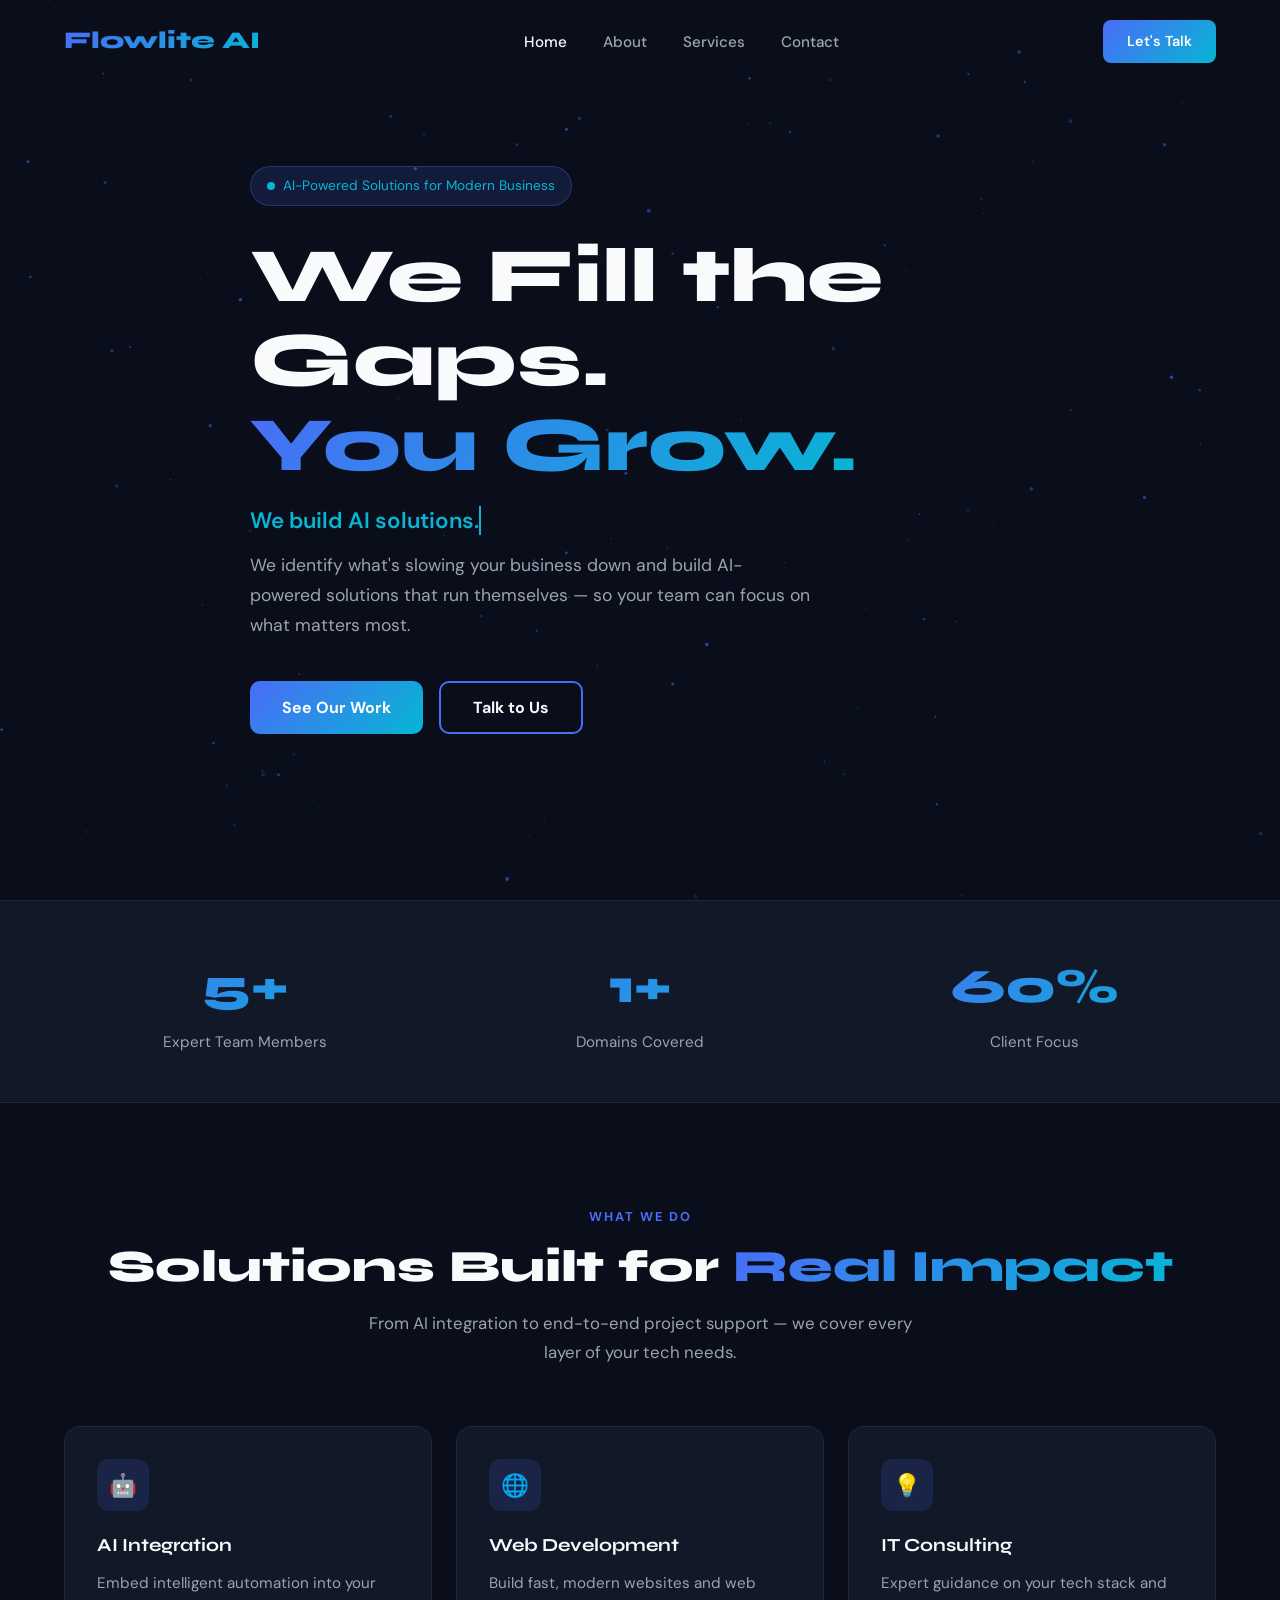
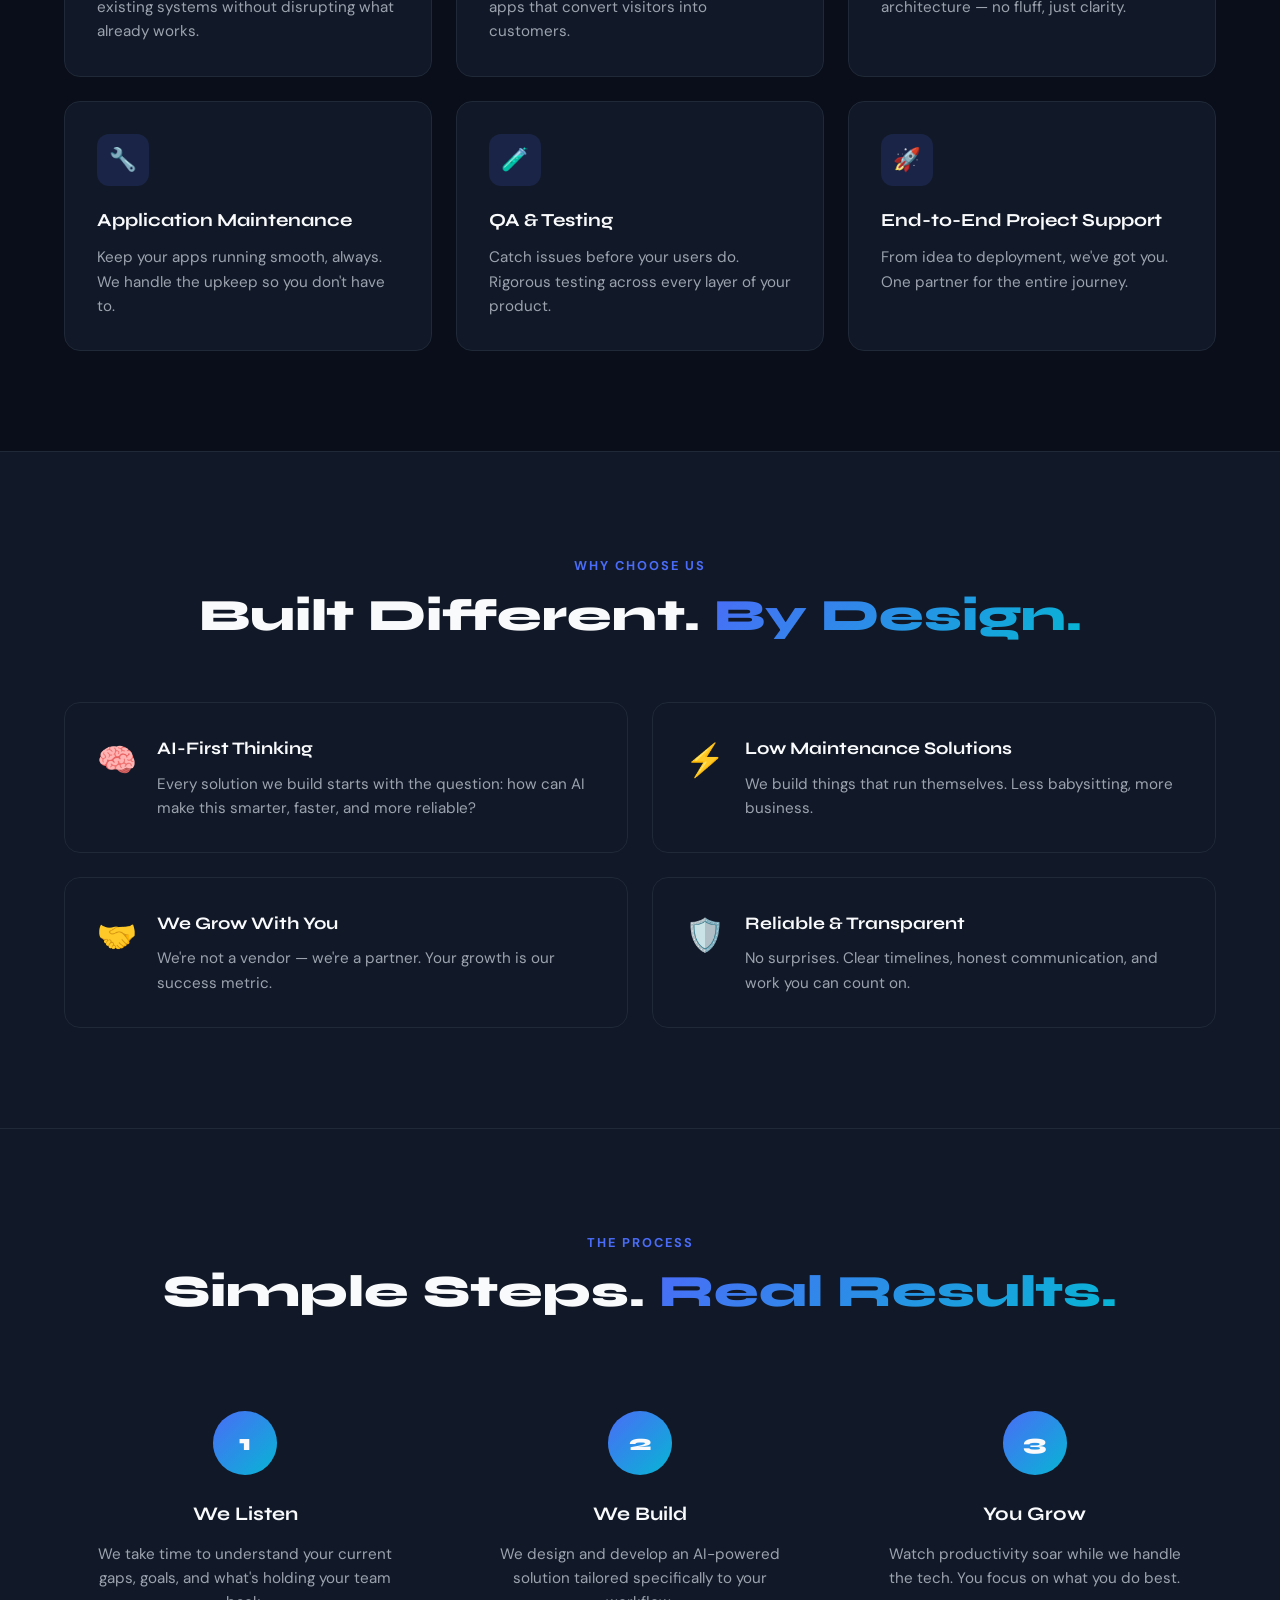
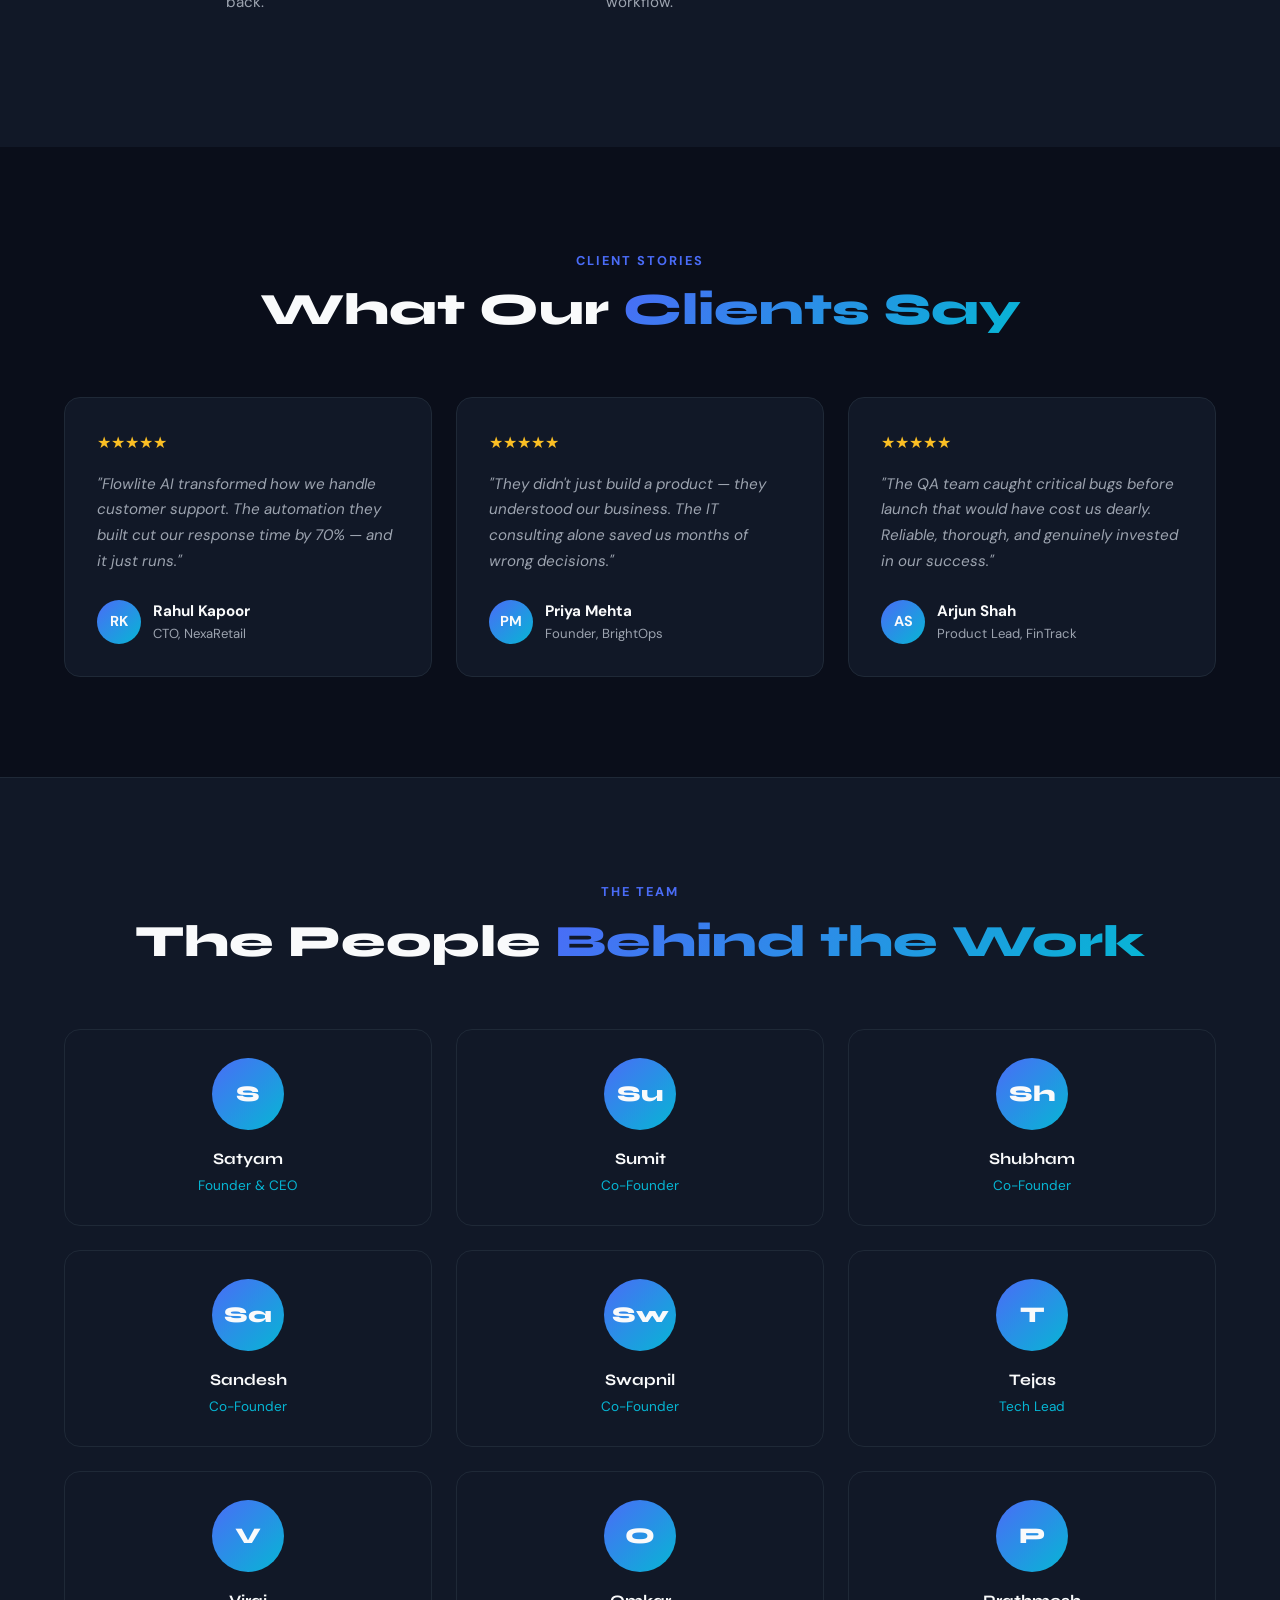
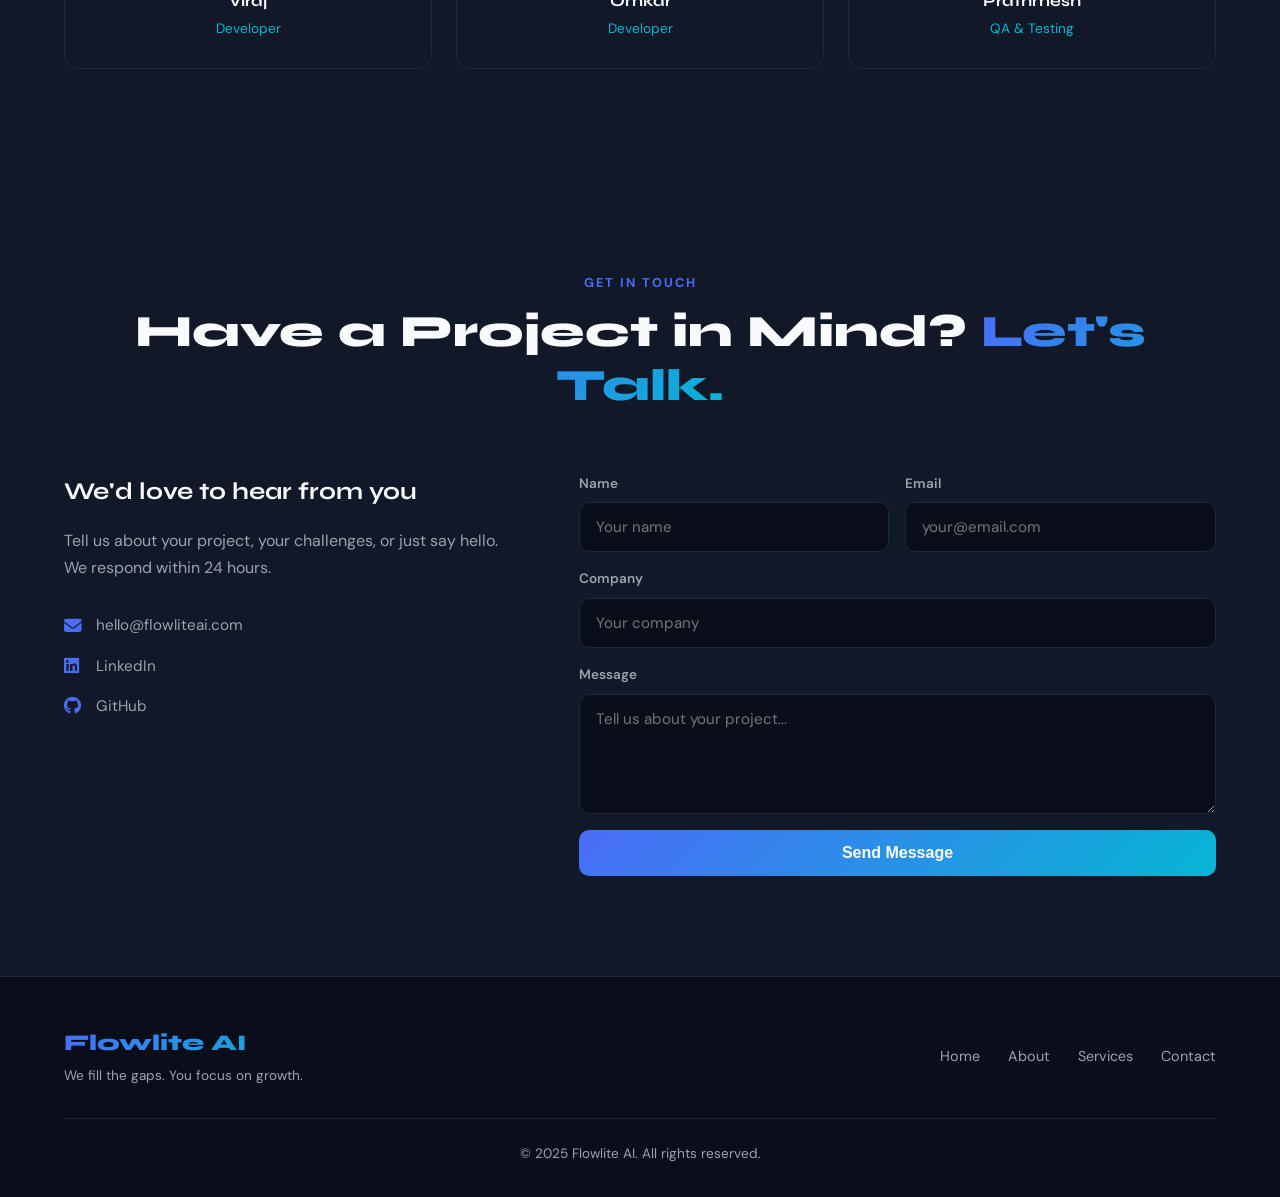
==== index.html @ 69008302 "Initial commit — Flowlite AI website" ====
<!DOCTYPE html>
<html lang="en">
<head>
  <meta charset="UTF-8" />
  <meta name="viewport" content="width=device-width, initial-scale=1.0" />
  <title>Flowlite AI — We Fill the Gaps. You Grow.</title>
  <meta name="description" content="AI-powered solutions that enhance productivity, automate the repetitive, and scale with your ambition." />
  <meta property="og:title" content="Flowlite AI" />
  <meta property="og:description" content="We fill the gaps. You focus on growth." />
  <link rel="preconnect" href="https://fonts.googleapis.com" />
  <link href="https://fonts.googleapis.com/css2?family=Syne:wght@700;800&family=DM+Sans:wght@400;500;600;700&display=swap" rel="stylesheet" />
  <link rel="stylesheet" href="https://cdnjs.cloudflare.com/ajax/libs/font-awesome/6.5.0/css/all.min.css" />
  <link rel="stylesheet" href="css/styles.css" />
</head>
<body>

<!-- NAV -->
<nav>
  <div class="container nav-inner">
    <a href="index.html" class="nav-logo">Flowlite AI</a>
    <ul class="nav-links">
      <li><a href="index.html" class="active">Home</a></li>
      <li><a href="about.html">About</a></li>
      <li><a href="services.html">Services</a></li>
      <li><a href="contact.html">Contact</a></li>
    </ul>
    <a href="contact.html" class="nav-cta">Let's Talk</a>
    <div class="hamburger"><span></span><span></span><span></span></div>
  </div>
</nav>

<!-- HERO -->
<section class="hero">
  <canvas id="particles-canvas"></canvas>
  <div class="container">
    <div class="hero-content">
      <div class="hero-badge"><span></span> AI-Powered Solutions for Modern Business</div>
      <h1>We Fill the Gaps.<br><span class="gradient-text">You Grow.</span></h1>
      <p class="hero-typing"><span class="typed"></span><span style="border-right:2px solid #06B6D4;animation:blink 1s infinite">&#8203;</span></p>
      <p class="hero-sub">We identify what's slowing your business down and build AI-powered solutions that run themselves — so your team can focus on what matters most.</p>
      <div class="hero-btns">
        <a href="services.html" class="btn-primary">See Our Work</a>
        <a href="contact.html" class="btn-outline">Talk to Us</a>
      </div>
    </div>
  </div>
</section>

<style>@keyframes blink{0%,100%{opacity:1}50%{opacity:0}}</style>

<!-- STATS -->
<div class="stats-strip">
  <div class="container">
    <div class="stats-grid">
      <div class="reveal">
        <div class="stat-number" data-target="9" data-suffix="+">0</div>
        <div class="stat-label">Expert Team Members</div>
      </div>
      <div class="reveal">
        <div class="stat-number" data-target="3" data-suffix="+">0</div>
        <div class="stat-label">Domains Covered</div>
      </div>
      <div class="reveal">
        <div class="stat-number" data-target="100" data-suffix="%">0</div>
        <div class="stat-label">Client Focus</div>
      </div>
    </div>
  </div>
</div>

<!-- SERVICES -->
<section id="services">
  <div class="container">
    <div class="text-center reveal">
      <span class="section-label">What We Do</span>
      <h2 class="section-title">Solutions Built for <span style="background:var(--gradient);-webkit-background-clip:text;-webkit-text-fill-color:transparent">Real Impact</span></h2>
      <p class="section-sub">From AI integration to end-to-end project support — we cover every layer of your tech needs.</p>
    </div>
    <div class="services-grid">
      <div class="service-card reveal">
        <div class="service-icon">🤖</div>
        <h3>AI Integration</h3>
        <p>Embed intelligent automation into your existing systems without disrupting what already works.</p>
      </div>
      <div class="service-card reveal">
        <div class="service-icon">🌐</div>
        <h3>Web Development</h3>
        <p>Build fast, modern websites and web apps that convert visitors into customers.</p>
      </div>
      <div class="service-card reveal">
        <div class="service-icon">💡</div>
        <h3>IT Consulting</h3>
        <p>Expert guidance on your tech stack and architecture — no fluff, just clarity.</p>
      </div>
      <div class="service-card reveal">
        <div class="service-icon">🔧</div>
        <h3>Application Maintenance</h3>
        <p>Keep your apps running smooth, always. We handle the upkeep so you don't have to.</p>
      </div>
      <div class="service-card reveal">
        <div class="service-icon">🧪</div>
        <h3>QA & Testing</h3>
        <p>Catch issues before your users do. Rigorous testing across every layer of your product.</p>
      </div>
      <div class="service-card reveal">
        <div class="service-icon">🚀</div>
        <h3>End-to-End Project Support</h3>
        <p>From idea to deployment, we've got you. One partner for the entire journey.</p>
      </div>
    </div>
  </div>
</section>

<!-- WHY US -->
<section style="background:var(--bg-secondary);border-top:1px solid var(--border);border-bottom:1px solid var(--border)">
  <div class="container">
    <div class="text-center reveal">
      <span class="section-label">Why Choose Us</span>
      <h2 class="section-title">Built Different. <span style="background:var(--gradient);-webkit-background-clip:text;-webkit-text-fill-color:transparent">By Design.</span></h2>
    </div>
    <div class="why-grid">
      <div class="why-card reveal">
        <div class="why-icon">🧠</div>
        <div>
          <h3>AI-First Thinking</h3>
          <p>Every solution we build starts with the question: how can AI make this smarter, faster, and more reliable?</p>
        </div>
      </div>
      <div class="why-card reveal">
        <div class="why-icon">⚡</div>
        <div>
          <h3>Low Maintenance Solutions</h3>
          <p>We build things that run themselves. Less babysitting, more business.</p>
        </div>
      </div>
      <div class="why-card reveal">
        <div class="why-icon">🤝</div>
        <div>
          <h3>We Grow With You</h3>
          <p>We're not a vendor — we're a partner. Your growth is our success metric.</p>
        </div>
      </div>
      <div class="why-card reveal">
        <div class="why-icon">🛡️</div>
        <div>
          <h3>Reliable & Transparent</h3>
          <p>No surprises. Clear timelines, honest communication, and work you can count on.</p>
        </div>
      </div>
    </div>
  </div>
</section>

<!-- HOW IT WORKS -->
<section class="how-bg">
  <div class="container">
    <div class="text-center reveal">
      <span class="section-label">The Process</span>
      <h2 class="section-title">Simple Steps. <span style="background:var(--gradient);-webkit-background-clip:text;-webkit-text-fill-color:transparent">Real Results.</span></h2>
    </div>
    <div class="steps-grid">
      <div class="step-card reveal">
        <div class="step-number">1</div>
        <h3>We Listen</h3>
        <p>We take time to understand your current gaps, goals, and what's holding your team back.</p>
      </div>
      <div class="step-card reveal">
        <div class="step-number">2</div>
        <h3>We Build</h3>
        <p>We design and develop an AI-powered solution tailored specifically to your workflow.</p>
      </div>
      <div class="step-card reveal">
        <div class="step-number">3</div>
        <h3>You Grow</h3>
        <p>Watch productivity soar while we handle the tech. You focus on what you do best.</p>
      </div>
    </div>
  </div>
</section>

<!-- TESTIMONIALS -->
<section>
  <div class="container">
    <div class="text-center reveal">
      <span class="section-label">Client Stories</span>
      <h2 class="section-title">What Our <span style="background:var(--gradient);-webkit-background-clip:text;-webkit-text-fill-color:transparent">Clients Say</span></h2>
    </div>
    <div class="testimonials-grid">
      <div class="testimonial-card reveal">
        <div class="stars">★★★★★</div>
        <p>"Flowlite AI transformed how we handle customer support. The automation they built cut our response time by 70% — and it just runs."</p>
        <div class="testimonial-author">
          <div class="author-avatar">RK</div>
          <div>
            <div class="author-name">Rahul Kapoor</div>
            <div class="author-role">CTO, NexaRetail</div>
          </div>
        </div>
      </div>
      <div class="testimonial-card reveal">
        <div class="stars">★★★★★</div>
        <p>"They didn't just build a product — they understood our business. The IT consulting alone saved us months of wrong decisions."</p>
        <div class="testimonial-author">
          <div class="author-avatar">PM</div>
          <div>
            <div class="author-name">Priya Mehta</div>
            <div class="author-role">Founder, BrightOps</div>
          </div>
        </div>
      </div>
      <div class="testimonial-card reveal">
        <div class="stars">★★★★★</div>
        <p>"The QA team caught critical bugs before launch that would have cost us dearly. Reliable, thorough, and genuinely invested in our success."</p>
        <div class="testimonial-author">
          <div class="author-avatar">AS</div>
          <div>
            <div class="author-name">Arjun Shah</div>
            <div class="author-role">Product Lead, FinTrack</div>
          </div>
        </div>
      </div>
    </div>
  </div>
</section>

<!-- TEAM -->
<section style="background:var(--bg-secondary);border-top:1px solid var(--border)">
  <div class="container">
    <div class="text-center reveal">
      <span class="section-label">The Team</span>
      <h2 class="section-title">The People <span style="background:var(--gradient);-webkit-background-clip:text;-webkit-text-fill-color:transparent">Behind the Work</span></h2>
    </div>
    <div class="team-grid">
      <div class="team-card reveal"><div class="team-avatar">S</div><h3>Satyam</h3><p>Founder & CEO</p></div>
      <div class="team-card reveal"><div class="team-avatar">Su</div><h3>Sumit</h3><p>Co-Founder</p></div>
      <div class="team-card reveal"><div class="team-avatar">Sh</div><h3>Shubham</h3><p>Co-Founder</p></div>
      <div class="team-card reveal"><div class="team-avatar">Sa</div><h3>Sandesh</h3><p>Co-Founder</p></div>
      <div class="team-card reveal"><div class="team-avatar">Sw</div><h3>Swapnil</h3><p>Co-Founder</p></div>
      <div class="team-card reveal"><div class="team-avatar">T</div><h3>Tejas</h3><p>Tech Lead</p></div>
      <div class="team-card reveal"><div class="team-avatar">V</div><h3>Viraj</h3><p>Developer</p></div>
      <div class="team-card reveal"><div class="team-avatar">O</div><h3>Omkar</h3><p>Developer</p></div>
      <div class="team-card reveal"><div class="team-avatar">P</div><h3>Prathmesh</h3><p>QA & Testing</p></div>
    </div>
  </div>
</section>

<!-- CONTACT -->
<section class="contact-bg">
  <div class="container">
    <div class="text-center reveal">
      <span class="section-label">Get In Touch</span>
      <h2 class="section-title">Have a Project in Mind? <span style="background:var(--gradient);-webkit-background-clip:text;-webkit-text-fill-color:transparent">Let's Talk.</span></h2>
    </div>
    <div class="contact-grid">
      <div class="contact-info reveal">
        <h3>We'd love to hear from you</h3>
        <p>Tell us about your project, your challenges, or just say hello. We respond within 24 hours.</p>
        <div class="contact-links">
          <a href="mailto:hello@flowliteai.com" class="contact-link"><i class="fas fa-envelope"></i> hello@flowliteai.com</a>
          <a href="https://linkedin.com" target="_blank" class="contact-link"><i class="fab fa-linkedin"></i> LinkedIn</a>
          <a href="https://github.com" target="_blank" class="contact-link"><i class="fab fa-github"></i> GitHub</a>
        </div>
      </div>
      <form class="contact-form reveal" action="https://formspree.io/f/YOUR_FORM_ID" method="POST">
        <div class="form-row">
          <div class="form-group"><label>Name</label><input type="text" name="name" placeholder="Your name" required /></div>
          <div class="form-group"><label>Email</label><input type="email" name="email" placeholder="your@email.com" required /></div>
        </div>
        <div class="form-group"><label>Company</label><input type="text" name="company" placeholder="Your company" /></div>
        <div class="form-group"><label>Message</label><textarea name="message" placeholder="Tell us about your project..." required></textarea></div>
        <button type="submit" class="btn-primary" style="width:100%">Send Message</button>
      </form>
    </div>
  </div>
</section>

<!-- FOOTER -->
<footer>
  <div class="container">
    <div class="footer-inner">
      <div>
        <div class="footer-logo">Flowlite AI</div>
        <div class="footer-tagline">We fill the gaps. You focus on growth.</div>
      </div>
      <ul class="footer-links">
        <li><a href="index.html">Home</a></li>
        <li><a href="about.html">About</a></li>
        <li><a href="services.html">Services</a></li>
        <li><a href="contact.html">Contact</a></li>
      </ul>
    </div>
    <div class="footer-bottom">© 2025 Flowlite AI. All rights reserved.</div>
  </div>
</footer>

<script src="js/main.js"></script>
</body>
</html>
---- css/styles.css ----
/* ============================================
   CSS VARIABLES & RESET
   ============================================ */
:root {
  --bg-primary: #0A0E1A;
  --bg-secondary: #111827;
  --accent-primary: #4A6CF7;
  --accent-secondary: #06B6D4;
  --text-primary: #F9FAFB;
  --text-secondary: #9CA3AF;
  --border: #1F2937;
  --gradient: linear-gradient(135deg, #4A6CF7, #06B6D4);
}

*, *::before, *::after { margin: 0; padding: 0; box-sizing: border-box; }

html { scroll-behavior: smooth; }

body {
  font-family: 'DM Sans', sans-serif;
  background: var(--bg-primary);
  color: var(--text-primary);
  overflow-x: hidden;
  line-height: 1.6;
}

h1, h2, h3, h4 { font-family: 'Syne', sans-serif; }

a { text-decoration: none; color: inherit; }

img { max-width: 100%; }

.container { max-width: 1200px; margin: 0 auto; padding: 0 24px; }

/* ============================================
   NAV
   ============================================ */
nav {
  position: fixed; top: 0; left: 0; right: 0; z-index: 1000;
  padding: 20px 0;
  transition: all 0.3s ease;
}

nav.scrolled {
  background: rgba(10, 14, 26, 0.9);
  backdrop-filter: blur(12px);
  border-bottom: 1px solid var(--border);
  padding: 14px 0;
}

.nav-inner {
  display: flex; align-items: center; justify-content: space-between;
}

.nav-logo {
  font-family: 'Syne', sans-serif;
  font-size: 1.5rem; font-weight: 800;
  background: var(--gradient); -webkit-background-clip: text; -webkit-text-fill-color: transparent;
}

.nav-links { display: flex; gap: 36px; list-style: none; }

.nav-links a {
  color: var(--text-secondary); font-size: 0.95rem; font-weight: 500;
  transition: color 0.2s;
}

.nav-links a:hover, .nav-links a.active { color: var(--text-primary); }

.nav-cta {
  background: var(--gradient); color: #fff;
  padding: 10px 24px; border-radius: 8px;
  font-weight: 600; font-size: 0.9rem;
  transition: opacity 0.2s, transform 0.2s;
}

.nav-cta:hover { opacity: 0.85; transform: translateY(-1px); }

.hamburger { display: none; flex-direction: column; gap: 5px; cursor: pointer; }
.hamburger span { width: 24px; height: 2px; background: var(--text-primary); border-radius: 2px; transition: all 0.3s; }

/* ============================================
   BUTTONS
   ============================================ */
.btn-primary {
  display: inline-block;
  background: var(--gradient); color: #fff;
  padding: 14px 32px; border-radius: 10px;
  font-weight: 700; font-size: 1rem;
  transition: transform 0.2s, box-shadow 0.2s;
  border: none; cursor: pointer;
}

.btn-primary:hover {
  transform: translateY(-2px);
  box-shadow: 0 8px 30px rgba(74, 108, 247, 0.4);
}

.btn-outline {
  display: inline-block;
  border: 2px solid var(--accent-primary); color: var(--text-primary);
  padding: 12px 32px; border-radius: 10px;
  font-weight: 700; font-size: 1rem;
  transition: all 0.2s; cursor: pointer; background: transparent;
}

.btn-outline:hover {
  background: var(--accent-primary); color: #fff;
  transform: translateY(-2px);
}

/* ============================================
   HERO
   ============================================ */
.hero {
  position: relative; min-height: 100vh;
  display: flex; align-items: center;
  overflow: hidden;
}

#particles-canvas {
  position: absolute; top: 0; left: 0;
  width: 100%; height: 100%; z-index: 0;
}

.hero-content {
  position: relative; z-index: 1;
  max-width: 780px;
}

.hero-badge {
  display: inline-flex; align-items: center; gap: 8px;
  background: rgba(74, 108, 247, 0.15);
  border: 1px solid rgba(74, 108, 247, 0.3);
  padding: 8px 16px; border-radius: 100px;
  font-size: 0.85rem; color: var(--accent-secondary);
  margin-bottom: 28px;
}

.hero-badge span { width: 8px; height: 8px; background: var(--accent-secondary); border-radius: 50%; animation: pulse 2s infinite; }

@keyframes pulse { 0%,100%{opacity:1;transform:scale(1)} 50%{opacity:0.5;transform:scale(1.3)} }

.hero h1 {
  font-size: clamp(2.8rem, 6vw, 5rem);
  font-weight: 800; line-height: 1.1;
  margin-bottom: 16px;
}

.hero h1 .gradient-text {
  background: var(--gradient); -webkit-background-clip: text; -webkit-text-fill-color: transparent;
}

.hero-typing {
  font-size: clamp(1.1rem, 2.5vw, 1.4rem);
  color: var(--text-secondary); margin-bottom: 12px; min-height: 2rem;
}

.hero-typing .typed { color: var(--accent-secondary); font-weight: 600; }

.hero-sub {
  font-size: 1.1rem; color: var(--text-secondary);
  max-width: 560px; margin-bottom: 40px; line-height: 1.7;
}

.hero-btns { display: flex; gap: 16px; flex-wrap: wrap; }

/* ============================================
   SECTION COMMON
   ============================================ */
section { padding: 100px 0; }

.section-label {
  display: inline-block;
  font-size: 0.8rem; font-weight: 700; letter-spacing: 2px;
  text-transform: uppercase; color: var(--accent-primary);
  margin-bottom: 12px;
}

.section-title {
  font-size: clamp(2rem, 4vw, 2.8rem);
  font-weight: 800; line-height: 1.2; margin-bottom: 16px;
}

.section-sub {
  font-size: 1.05rem; color: var(--text-secondary);
  max-width: 560px; line-height: 1.7;
}

.text-center { text-align: center; }
.text-center .section-sub { margin: 0 auto; }

/* ============================================
   STATS STRIP
   ============================================ */
.stats-strip {
  background: var(--bg-secondary);
  border-top: 1px solid var(--border);
  border-bottom: 1px solid var(--border);
  padding: 48px 0;
}

.stats-grid {
  display: grid; grid-template-columns: repeat(3, 1fr);
  gap: 32px; text-align: center;
}

.stat-number {
  font-family: 'Syne', sans-serif;
  font-size: 3rem; font-weight: 800;
  background: var(--gradient); -webkit-background-clip: text; -webkit-text-fill-color: transparent;
}

.stat-label { color: var(--text-secondary); font-size: 0.95rem; margin-top: 4px; }

/* ============================================
   SERVICES
   ============================================ */
.services-grid {
  display: grid; grid-template-columns: repeat(3, 1fr);
  gap: 24px; margin-top: 60px;
}

.service-card {
  background: var(--bg-secondary);
  border: 1px solid var(--border);
  border-radius: 16px; padding: 32px;
  transition: transform 0.3s, border-color 0.3s, box-shadow 0.3s;
  cursor: default;
}

.service-card:hover {
  transform: translateY(-6px);
  border-color: var(--accent-primary);
  box-shadow: 0 12px 40px rgba(74, 108, 247, 0.15);
}

.service-icon {
  width: 52px; height: 52px;
  background: rgba(74, 108, 247, 0.15);
  border-radius: 12px;
  display: flex; align-items: center; justify-content: center;
  font-size: 1.4rem; margin-bottom: 20px;
}

.service-card h3 { font-size: 1.15rem; font-weight: 700; margin-bottom: 10px; }
.service-card p { color: var(--text-secondary); font-size: 0.95rem; line-height: 1.6; }

/* ============================================
   WHY US
   ============================================ */
.why-grid {
  display: grid; grid-template-columns: repeat(2, 1fr);
  gap: 24px; margin-top: 60px;
}

.why-card {
  background: var(--bg-secondary);
  border: 1px solid var(--border);
  border-radius: 16px; padding: 32px;
  display: flex; gap: 20px; align-items: flex-start;
}

.why-icon { font-size: 2rem; flex-shrink: 0; }
.why-card h3 { font-size: 1.1rem; font-weight: 700; margin-bottom: 8px; }
.why-card p { color: var(--text-secondary); font-size: 0.95rem; }

/* ============================================
   HOW IT WORKS
   ============================================ */
.how-bg { background: var(--bg-secondary); }

.steps-grid {
  display: grid; grid-template-columns: repeat(3, 1fr);
  gap: 32px; margin-top: 60px; position: relative;
}

.step-card { text-align: center; padding: 32px 24px; }

.step-number {
  width: 64px; height: 64px;
  background: var(--gradient);
  border-radius: 50%;
  display: flex; align-items: center; justify-content: center;
  font-family: 'Syne', sans-serif; font-size: 1.4rem; font-weight: 800;
  margin: 0 auto 24px;
}

.step-card h3 { font-size: 1.2rem; font-weight: 700; margin-bottom: 12px; }
.step-card p { color: var(--text-secondary); font-size: 0.95rem; }

/* ============================================
   TESTIMONIALS
   ============================================ */
.testimonials-grid {
  display: grid; grid-template-columns: repeat(3, 1fr);
  gap: 24px; margin-top: 60px;
}

.testimonial-card {
  background: var(--bg-secondary);
  border: 1px solid var(--border);
  border-radius: 16px; padding: 32px;
}

.stars { color: #FBBF24; font-size: 1rem; margin-bottom: 16px; }

.testimonial-card p {
  color: var(--text-secondary); font-size: 0.95rem;
  line-height: 1.7; margin-bottom: 24px; font-style: italic;
}

.testimonial-author { display: flex; align-items: center; gap: 12px; }

.author-avatar {
  width: 44px; height: 44px; border-radius: 50%;
  background: var(--gradient);
  display: flex; align-items: center; justify-content: center;
  font-weight: 700; font-size: 0.9rem;
}

.author-name { font-weight: 700; font-size: 0.95rem; }
.author-role { color: var(--text-secondary); font-size: 0.82rem; }

/* ============================================
   TEAM
   ============================================ */
.team-grid {
  display: grid; grid-template-columns: repeat(3, 1fr);
  gap: 24px; margin-top: 60px;
}

.team-card {
  background: var(--bg-secondary);
  border: 1px solid var(--border);
  border-radius: 16px; padding: 28px;
  text-align: center;
  transition: transform 0.3s, border-color 0.3s;
}

.team-card:hover { transform: translateY(-4px); border-color: var(--accent-primary); }

.team-avatar {
  width: 72px; height: 72px; border-radius: 50%;
  background: var(--gradient);
  display: flex; align-items: center; justify-content: center;
  font-family: 'Syne', sans-serif; font-size: 1.4rem; font-weight: 800;
  margin: 0 auto 16px;
}

.team-card h3 { font-size: 1rem; font-weight: 700; margin-bottom: 4px; }
.team-card p { color: var(--accent-secondary); font-size: 0.85rem; }

/* ============================================
   CONTACT
   ============================================ */
.contact-bg { background: var(--bg-secondary); }

.contact-grid {
  display: grid; grid-template-columns: 1fr 1.4fr;
  gap: 60px; margin-top: 60px; align-items: start;
}

.contact-info h3 { font-size: 1.5rem; font-weight: 700; margin-bottom: 16px; }
.contact-info p { color: var(--text-secondary); line-height: 1.7; margin-bottom: 32px; }

.contact-links { display: flex; flex-direction: column; gap: 16px; }

.contact-link {
  display: flex; align-items: center; gap: 12px;
  color: var(--text-secondary); font-size: 0.95rem;
  transition: color 0.2s;
}

.contact-link:hover { color: var(--accent-primary); }
.contact-link i { font-size: 1.1rem; color: var(--accent-primary); width: 20px; }

.contact-form { display: flex; flex-direction: column; gap: 16px; }

.form-row { display: grid; grid-template-columns: 1fr 1fr; gap: 16px; }

.form-group { display: flex; flex-direction: column; gap: 8px; }

.form-group label { font-size: 0.85rem; font-weight: 600; color: var(--text-secondary); }

.form-group input,
.form-group textarea {
  background: var(--bg-primary);
  border: 1px solid var(--border);
  border-radius: 10px; padding: 14px 16px;
  color: var(--text-primary); font-family: 'DM Sans', sans-serif;
  font-size: 0.95rem; transition: border-color 0.2s;
  outline: none;
}

.form-group input:focus,
.form-group textarea:focus { border-color: var(--accent-primary); }

.form-group textarea { resize: vertical; min-height: 120px; }

/* ============================================
   FOOTER
   ============================================ */
footer {
  background: var(--bg-primary);
  border-top: 1px solid var(--border);
  padding: 48px 0 32px;
}

.footer-inner {
  display: flex; justify-content: space-between; align-items: center;
  flex-wrap: wrap; gap: 24px; margin-bottom: 32px;
}

.footer-logo {
  font-family: 'Syne', sans-serif; font-size: 1.4rem; font-weight: 800;
  background: var(--gradient); -webkit-background-clip: text; -webkit-text-fill-color: transparent;
}

.footer-tagline { color: var(--text-secondary); font-size: 0.85rem; margin-top: 4px; }

.footer-links { display: flex; gap: 28px; list-style: none; }
.footer-links a { color: var(--text-secondary); font-size: 0.9rem; transition: color 0.2s; }
.footer-links a:hover { color: var(--text-primary); }

.footer-bottom {
  border-top: 1px solid var(--border); padding-top: 24px;
  text-align: center; color: var(--text-secondary); font-size: 0.85rem;
}

/* ============================================
   REVEAL ANIMATIONS
   ============================================ */
.reveal {
  opacity: 0; transform: translateY(30px);
  transition: opacity 0.6s ease, transform 0.6s ease;
}

.reveal.visible { opacity: 1; transform: translateY(0); }

/* ============================================
   PAGE HERO (inner pages)
   ============================================ */
.page-hero {
  padding: 160px 0 80px;
  background: var(--bg-secondary);
  border-bottom: 1px solid var(--border);
  text-align: center;
}

.page-hero h1 { font-size: clamp(2.2rem, 5vw, 3.5rem); font-weight: 800; margin-bottom: 16px; }
.page-hero p { color: var(--text-secondary); font-size: 1.1rem; max-width: 560px; margin: 0 auto; }

/* ============================================
   SERVICES PAGE
   ============================================ */
.service-detail {
  display: grid; grid-template-columns: 1fr 1fr;
  gap: 60px; align-items: center; padding: 80px 0;
  border-bottom: 1px solid var(--border);
}

.service-detail:last-child { border-bottom: none; }

.service-detail.reverse { direction: rtl; }
.service-detail.reverse > * { direction: ltr; }

.service-detail-icon {
  width: 80px; height: 80px;
  background: rgba(74, 108, 247, 0.15);
  border-radius: 20px;
  display: flex; align-items: center; justify-content: center;
  font-size: 2rem; margin-bottom: 24px;
}

.service-detail h2 { font-size: 1.8rem; font-weight: 800; margin-bottom: 16px; }
.service-detail p { color: var(--text-secondary); line-height: 1.7; margin-bottom: 24px; }

.service-includes { list-style: none; display: flex; flex-direction: column; gap: 10px; margin-bottom: 28px; }
.service-includes li { display: flex; align-items: center; gap: 10px; color: var(--text-secondary); font-size: 0.95rem; }
.service-includes li::before { content: "✓"; color: var(--accent-secondary); font-weight: 700; }

.service-visual {
  background: var(--bg-secondary);
  border: 1px solid var(--border);
  border-radius: 20px; padding: 48px;
  display: flex; align-items: center; justify-content: center;
  font-size: 5rem; min-height: 240px;
}

/* ============================================
   ABOUT PAGE
   ============================================ */
.values-grid {
  display: grid; grid-template-columns: repeat(2, 1fr);
  gap: 24px; margin-top: 60px;
}

.value-card {
  background: var(--bg-secondary);
  border: 1px solid var(--border);
  border-radius: 16px; padding: 32px;
}

.value-icon { font-size: 2rem; margin-bottom: 16px; }
.value-card h3 { font-size: 1.1rem; font-weight: 700; margin-bottom: 10px; }
.value-card p { color: var(--text-secondary); font-size: 0.95rem; }

.timeline { margin-top: 60px; position: relative; padding-left: 32px; }
.timeline::before { content: ''; position: absolute; left: 0; top: 0; bottom: 0; width: 2px; background: var(--border); }

.timeline-item { position: relative; padding-bottom: 40px; }
.timeline-item::before {
  content: ''; position: absolute; left: -38px; top: 4px;
  width: 12px; height: 12px; border-radius: 50%;
  background: var(--accent-primary); border: 2px solid var(--bg-primary);
}

.timeline-year { color: var(--accent-primary); font-size: 0.85rem; font-weight: 700; margin-bottom: 6px; }
.timeline-item h3 { font-size: 1rem; font-weight: 700; margin-bottom: 6px; }
.timeline-item p { color: var(--text-secondary); font-size: 0.9rem; }

/* ============================================
   CONTACT PAGE
   ============================================ */
.faq-list { margin-top: 60px; display: flex; flex-direction: column; gap: 16px; }

.faq-item {
  background: var(--bg-secondary);
  border: 1px solid var(--border);
  border-radius: 12px; overflow: hidden;
}

.faq-question {
  padding: 20px 24px; font-weight: 700; cursor: pointer;
  display: flex; justify-content: space-between; align-items: center;
  transition: color 0.2s;
}

.faq-question:hover { color: var(--accent-primary); }
.faq-question i { transition: transform 0.3s; }
.faq-item.open .faq-question i { transform: rotate(180deg); }

.faq-answer {
  max-height: 0; overflow: hidden;
  transition: max-height 0.3s ease, padding 0.3s;
  color: var(--text-secondary); font-size: 0.95rem; line-height: 1.7;
}

.faq-item.open .faq-answer { max-height: 200px; padding: 0 24px 20px; }

/* ============================================
   RESPONSIVE
   ============================================ */
@media (max-width: 1024px) {
  .services-grid { grid-template-columns: repeat(2, 1fr); }
  .testimonials-grid { grid-template-columns: repeat(2, 1fr); }
  .team-grid { grid-template-columns: repeat(3, 1fr); }
  .service-detail { grid-template-columns: 1fr; }
  .service-detail.reverse { direction: ltr; }
}

@media (max-width: 768px) {
  .nav-links, .nav-cta { display: none; }
  .hamburger { display: flex; }

  nav.mobile-open .nav-links {
    display: flex; flex-direction: column;
    position: fixed; top: 70px; left: 0; right: 0;
    background: var(--bg-secondary);
    padding: 24px; gap: 20px;
    border-bottom: 1px solid var(--border);
  }

  nav.mobile-open .nav-cta { display: block; margin-top: 8px; text-align: center; }

  .stats-grid { grid-template-columns: 1fr; gap: 24px; }
  .services-grid { grid-template-columns: 1fr; }
  .why-grid { grid-template-columns: 1fr; }
  .steps-grid { grid-template-columns: 1fr; }
  .testimonials-grid { grid-template-columns: 1fr; }
  .team-grid { grid-template-columns: repeat(2, 1fr); }
  .contact-grid { grid-template-columns: 1fr; }
  .form-row { grid-template-columns: 1fr; }
  .footer-inner { flex-direction: column; text-align: center; }
  .footer-links { flex-wrap: wrap; justify-content: center; }
  .values-grid { grid-template-columns: 1fr; }
}

@media (max-width: 480px) {
  .team-grid { grid-template-columns: 1fr; }
  .hero-btns { flex-direction: column; }
}
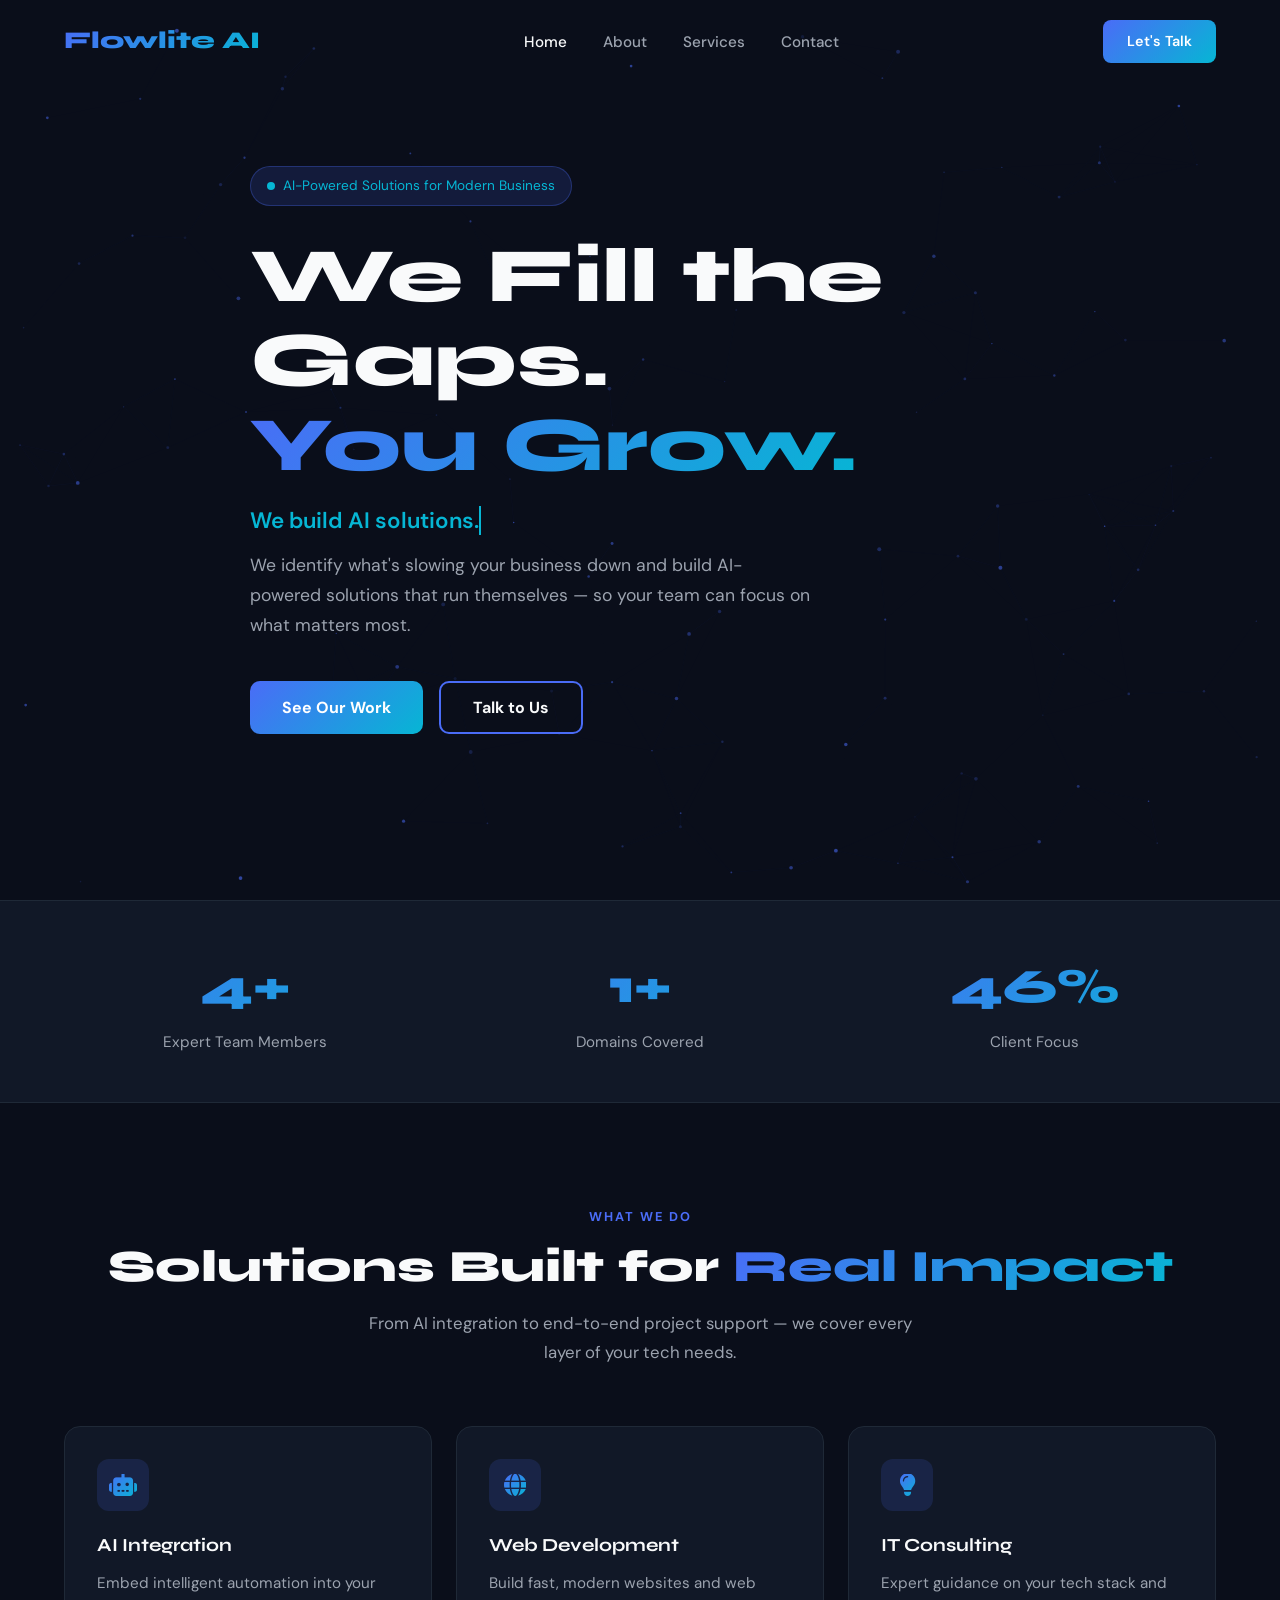
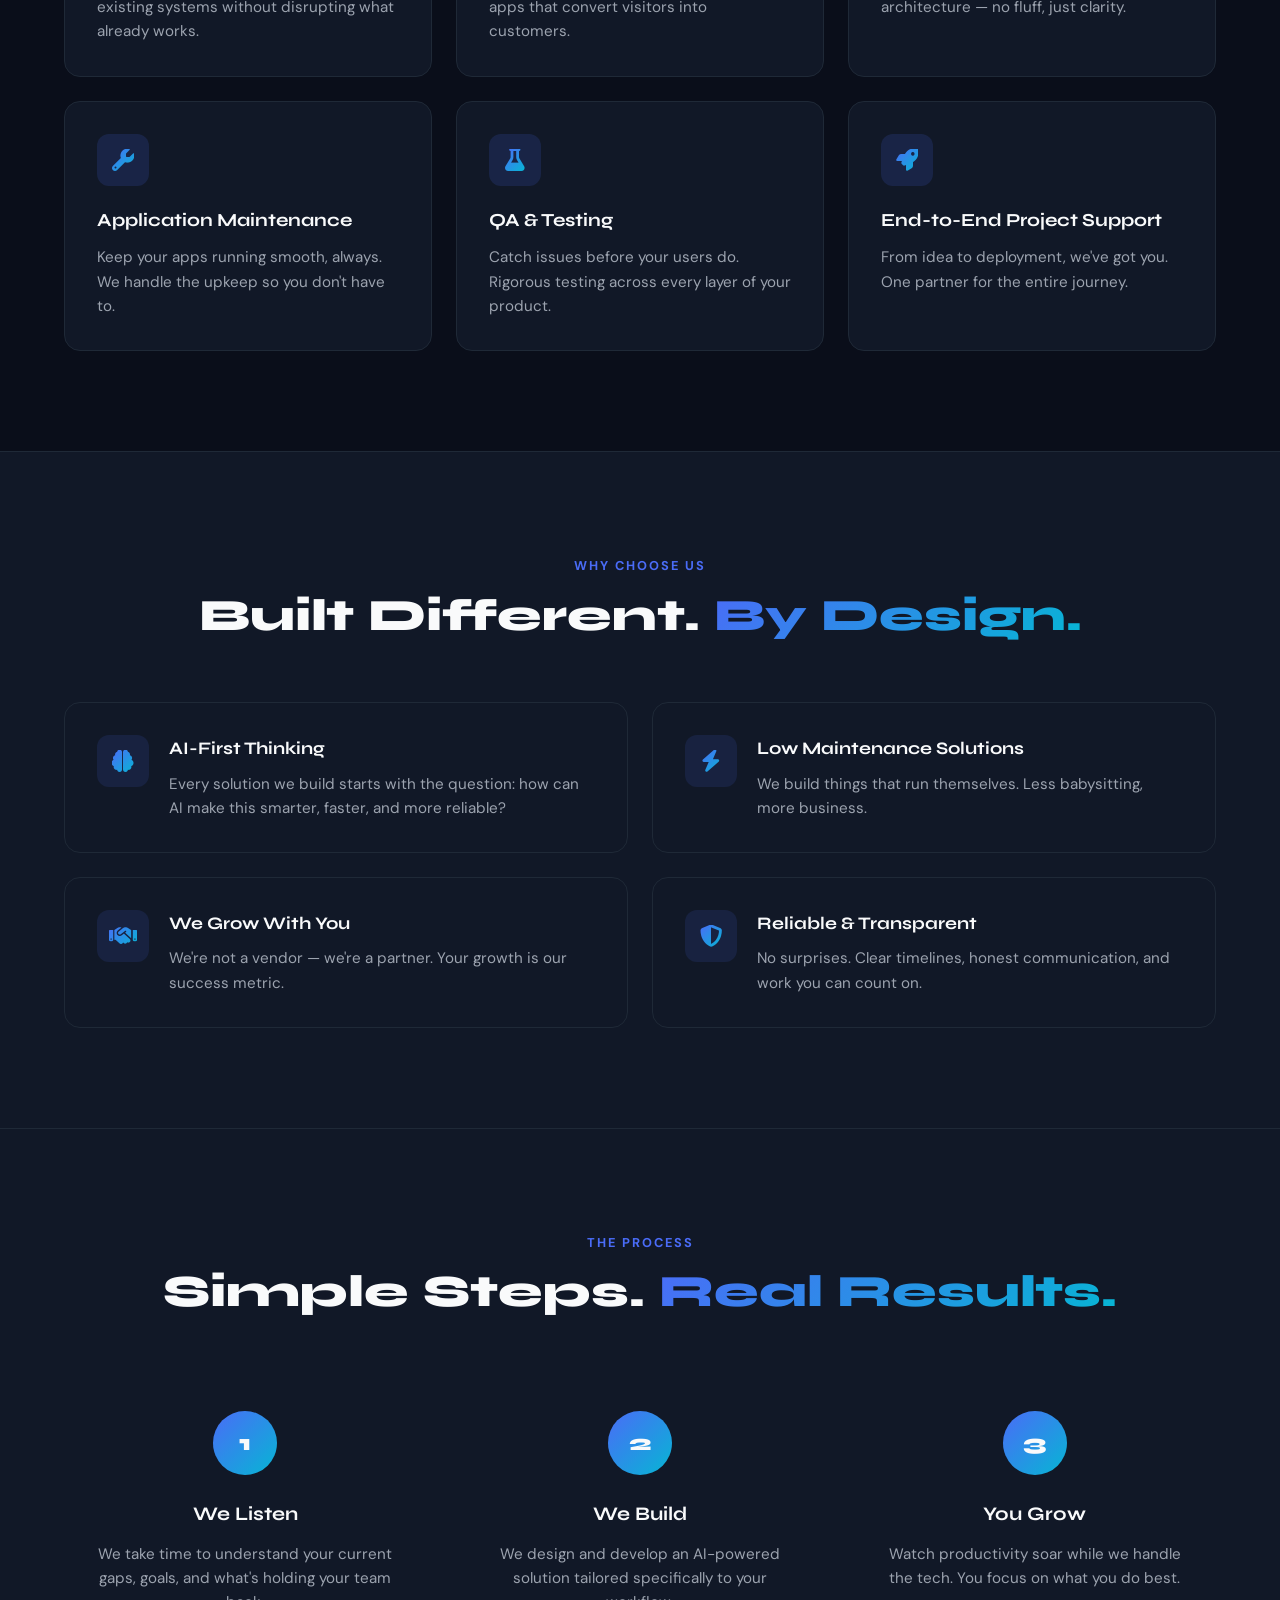
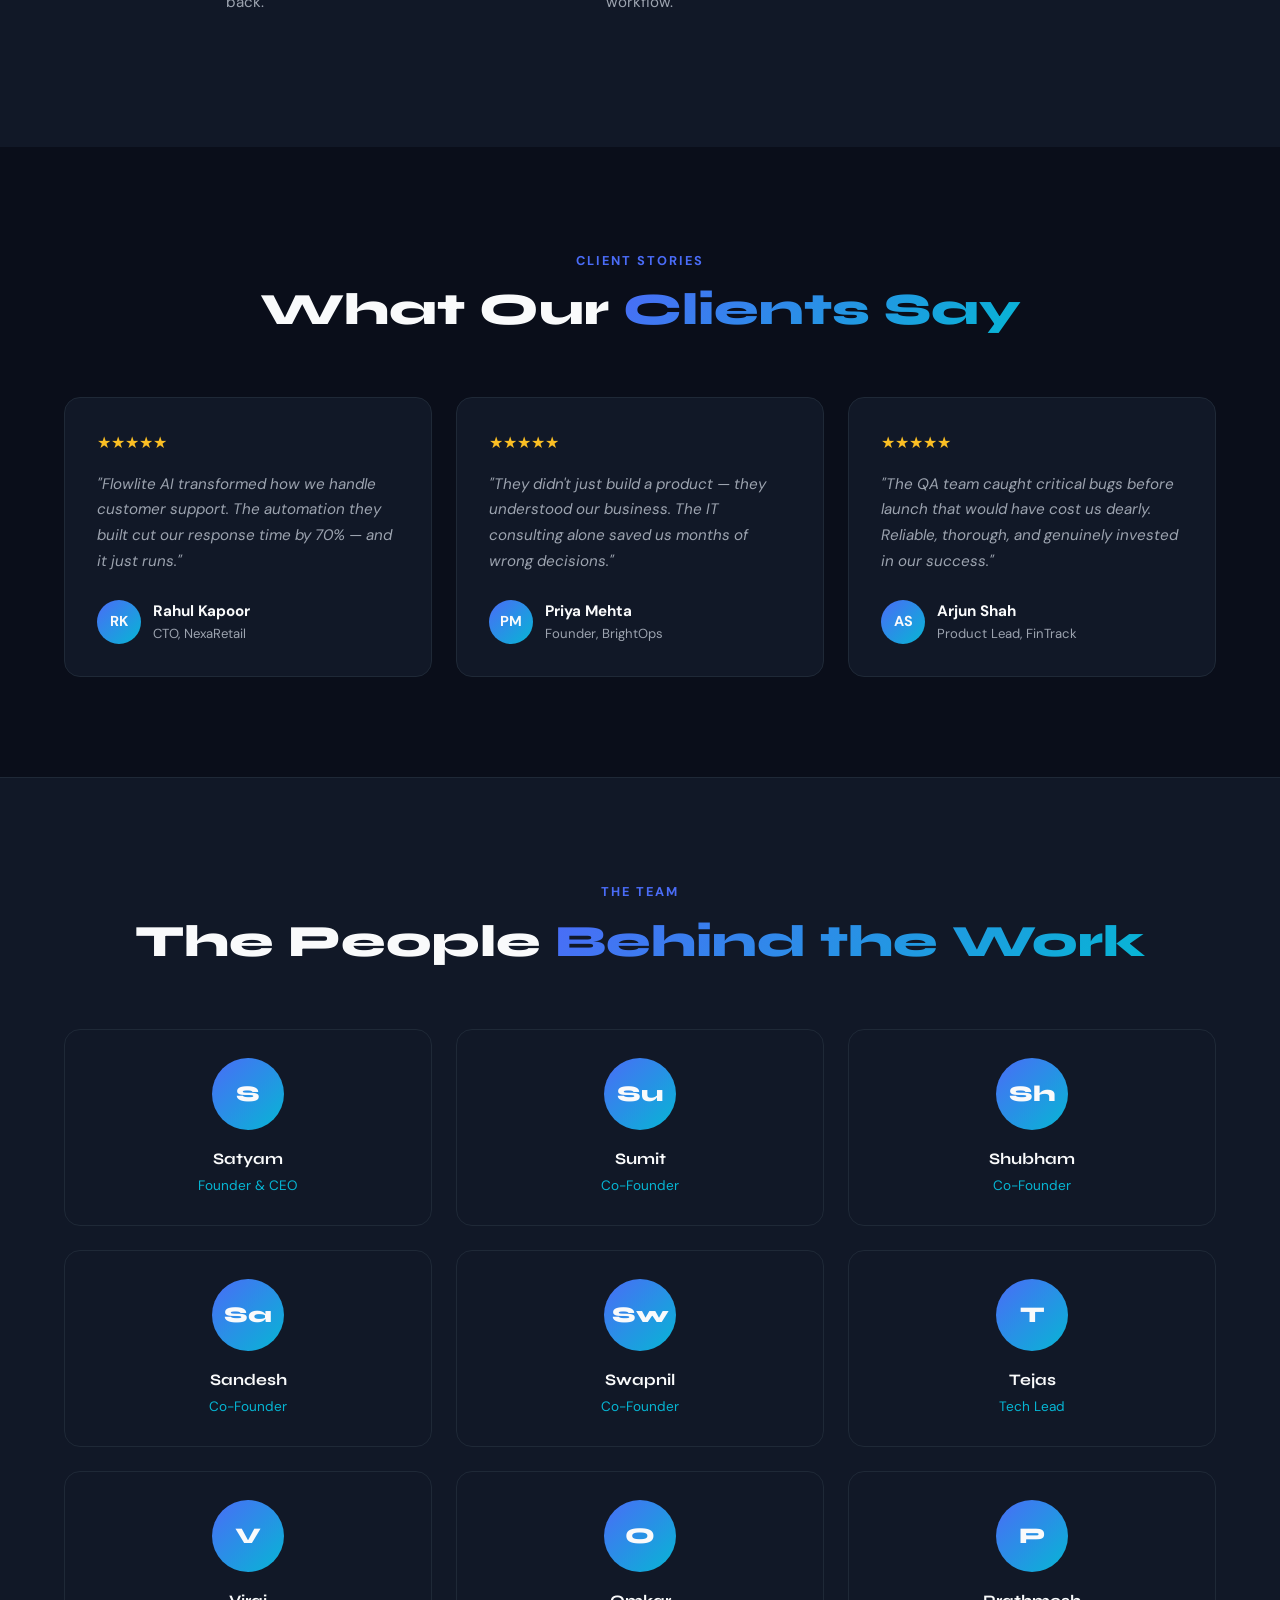
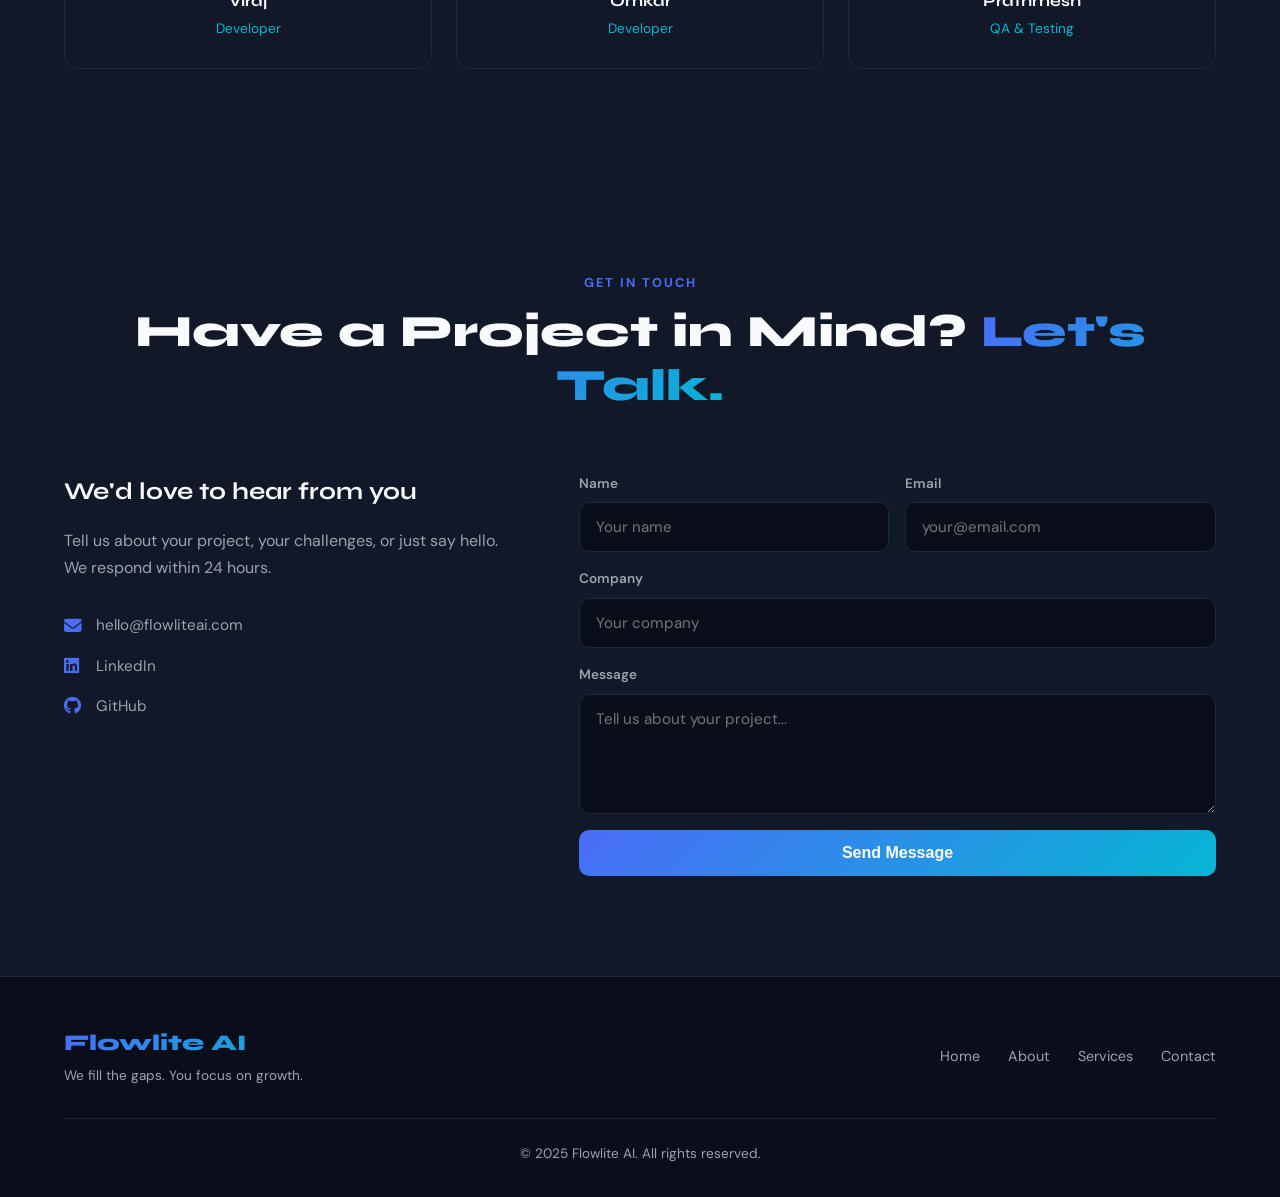
==== commit c7edb1e1: "Replace emojis with Font Awesome icons" ====
--- a/index.html
+++ b/index.html
@@ -78,32 +78,32 @@
     </div>
     <div class="services-grid">
       <div class="service-card reveal">
-        <div class="service-icon">🤖</div>
+        <div class="service-icon"><i class="fas fa-robot"></i></div>
         <h3>AI Integration</h3>
         <p>Embed intelligent automation into your existing systems without disrupting what already works.</p>
       </div>
       <div class="service-card reveal">
-        <div class="service-icon">🌐</div>
+        <div class="service-icon"><i class="fas fa-globe"></i></div>
         <h3>Web Development</h3>
         <p>Build fast, modern websites and web apps that convert visitors into customers.</p>
       </div>
       <div class="service-card reveal">
-        <div class="service-icon">💡</div>
+        <div class="service-icon"><i class="fas fa-lightbulb"></i></div>
         <h3>IT Consulting</h3>
         <p>Expert guidance on your tech stack and architecture — no fluff, just clarity.</p>
       </div>
       <div class="service-card reveal">
-        <div class="service-icon">🔧</div>
+        <div class="service-icon"><i class="fas fa-wrench"></i></div>
         <h3>Application Maintenance</h3>
         <p>Keep your apps running smooth, always. We handle the upkeep so you don't have to.</p>
       </div>
       <div class="service-card reveal">
-        <div class="service-icon">🧪</div>
+        <div class="service-icon"><i class="fas fa-flask"></i></div>
         <h3>QA & Testing</h3>
         <p>Catch issues before your users do. Rigorous testing across every layer of your product.</p>
       </div>
       <div class="service-card reveal">
-        <div class="service-icon">🚀</div>
+        <div class="service-icon"><i class="fas fa-rocket"></i></div>
         <h3>End-to-End Project Support</h3>
         <p>From idea to deployment, we've got you. One partner for the entire journey.</p>
       </div>
@@ -120,28 +120,28 @@
     </div>
     <div class="why-grid">
       <div class="why-card reveal">
-        <div class="why-icon">🧠</div>
+        <div class="why-icon"><i class="fas fa-brain"></i></div>
         <div>
           <h3>AI-First Thinking</h3>
           <p>Every solution we build starts with the question: how can AI make this smarter, faster, and more reliable?</p>
         </div>
       </div>
       <div class="why-card reveal">
-        <div class="why-icon">⚡</div>
+        <div class="why-icon"><i class="fas fa-bolt"></i></div>
         <div>
           <h3>Low Maintenance Solutions</h3>
           <p>We build things that run themselves. Less babysitting, more business.</p>
         </div>
       </div>
       <div class="why-card reveal">
-        <div class="why-icon">🤝</div>
+        <div class="why-icon"><i class="fas fa-handshake"></i></div>
         <div>
           <h3>We Grow With You</h3>
           <p>We're not a vendor — we're a partner. Your growth is our success metric.</p>
         </div>
       </div>
       <div class="why-card reveal">
-        <div class="why-icon">🛡️</div>
+        <div class="why-icon"><i class="fas fa-shield-halved"></i></div>
         <div>
           <h3>Reliable & Transparent</h3>
           <p>No surprises. Clear timelines, honest communication, and work you can count on.</p>
--- a/css/styles.css
+++ b/css/styles.css
@@ -591,3 +591,57 @@
   .team-grid { grid-template-columns: 1fr; }
   .hero-btns { flex-direction: column; }
 }
+
+/* ============================================
+   ICON STYLES (replacing emojis)
+   ============================================ */
+.service-icon i,
+.why-icon i,
+.value-icon i {
+  font-size: 1.4rem;
+  background: var(--gradient);
+  -webkit-background-clip: text;
+  -webkit-text-fill-color: transparent;
+}
+
+.why-icon {
+  font-size: 1.8rem;
+  flex-shrink: 0;
+  width: 52px;
+  height: 52px;
+  background: rgba(74, 108, 247, 0.12);
+  border-radius: 12px;
+  display: flex;
+  align-items: center;
+  justify-content: center;
+}
+
+.value-icon {
+  font-size: 1.6rem;
+  width: 52px;
+  height: 52px;
+  background: rgba(74, 108, 247, 0.12);
+  border-radius: 12px;
+  display: flex;
+  align-items: center;
+  justify-content: center;
+  margin-bottom: 16px;
+}
+
+.service-visual {
+  font-size: 4rem;
+}
+
+.service-visual i {
+  font-size: 4rem;
+  background: var(--gradient);
+  -webkit-background-clip: text;
+  -webkit-text-fill-color: transparent;
+}
+
+.service-detail-icon i {
+  font-size: 2rem;
+  background: var(--gradient);
+  -webkit-background-clip: text;
+  -webkit-text-fill-color: transparent;
+}
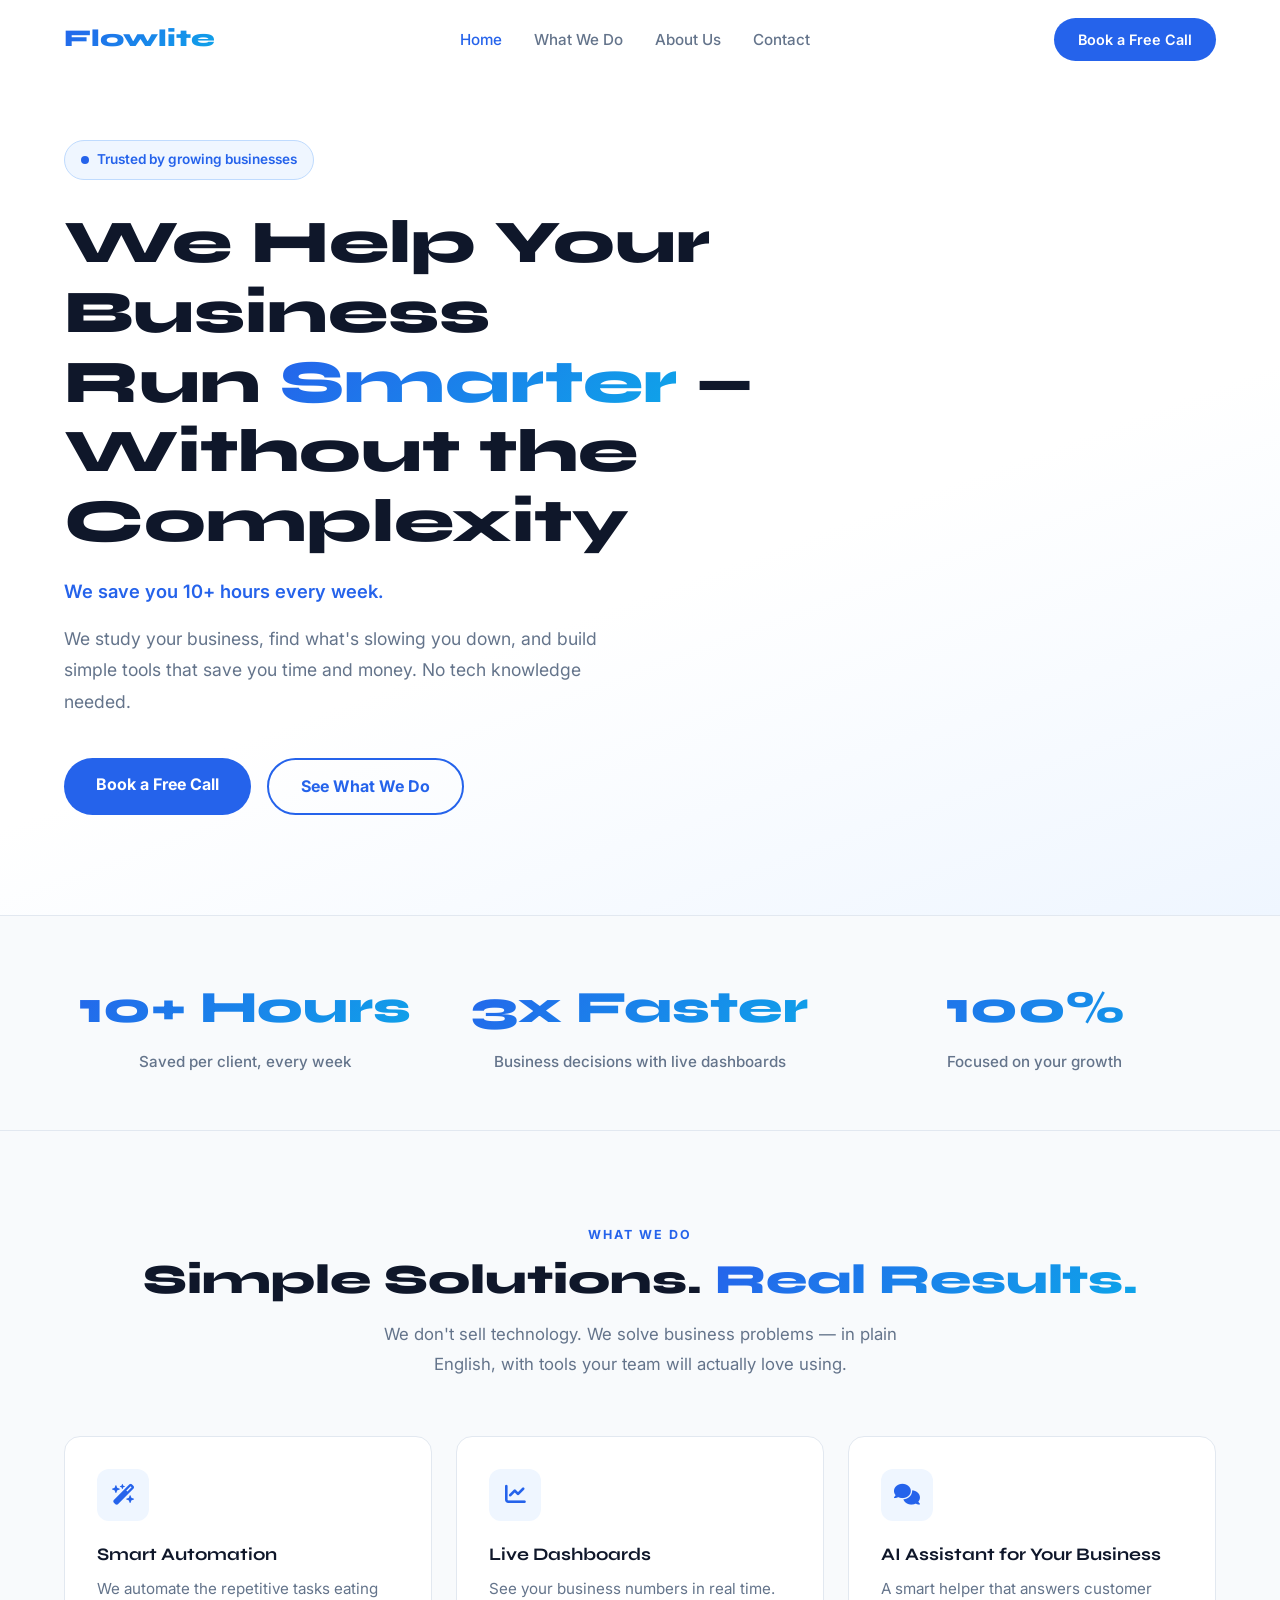
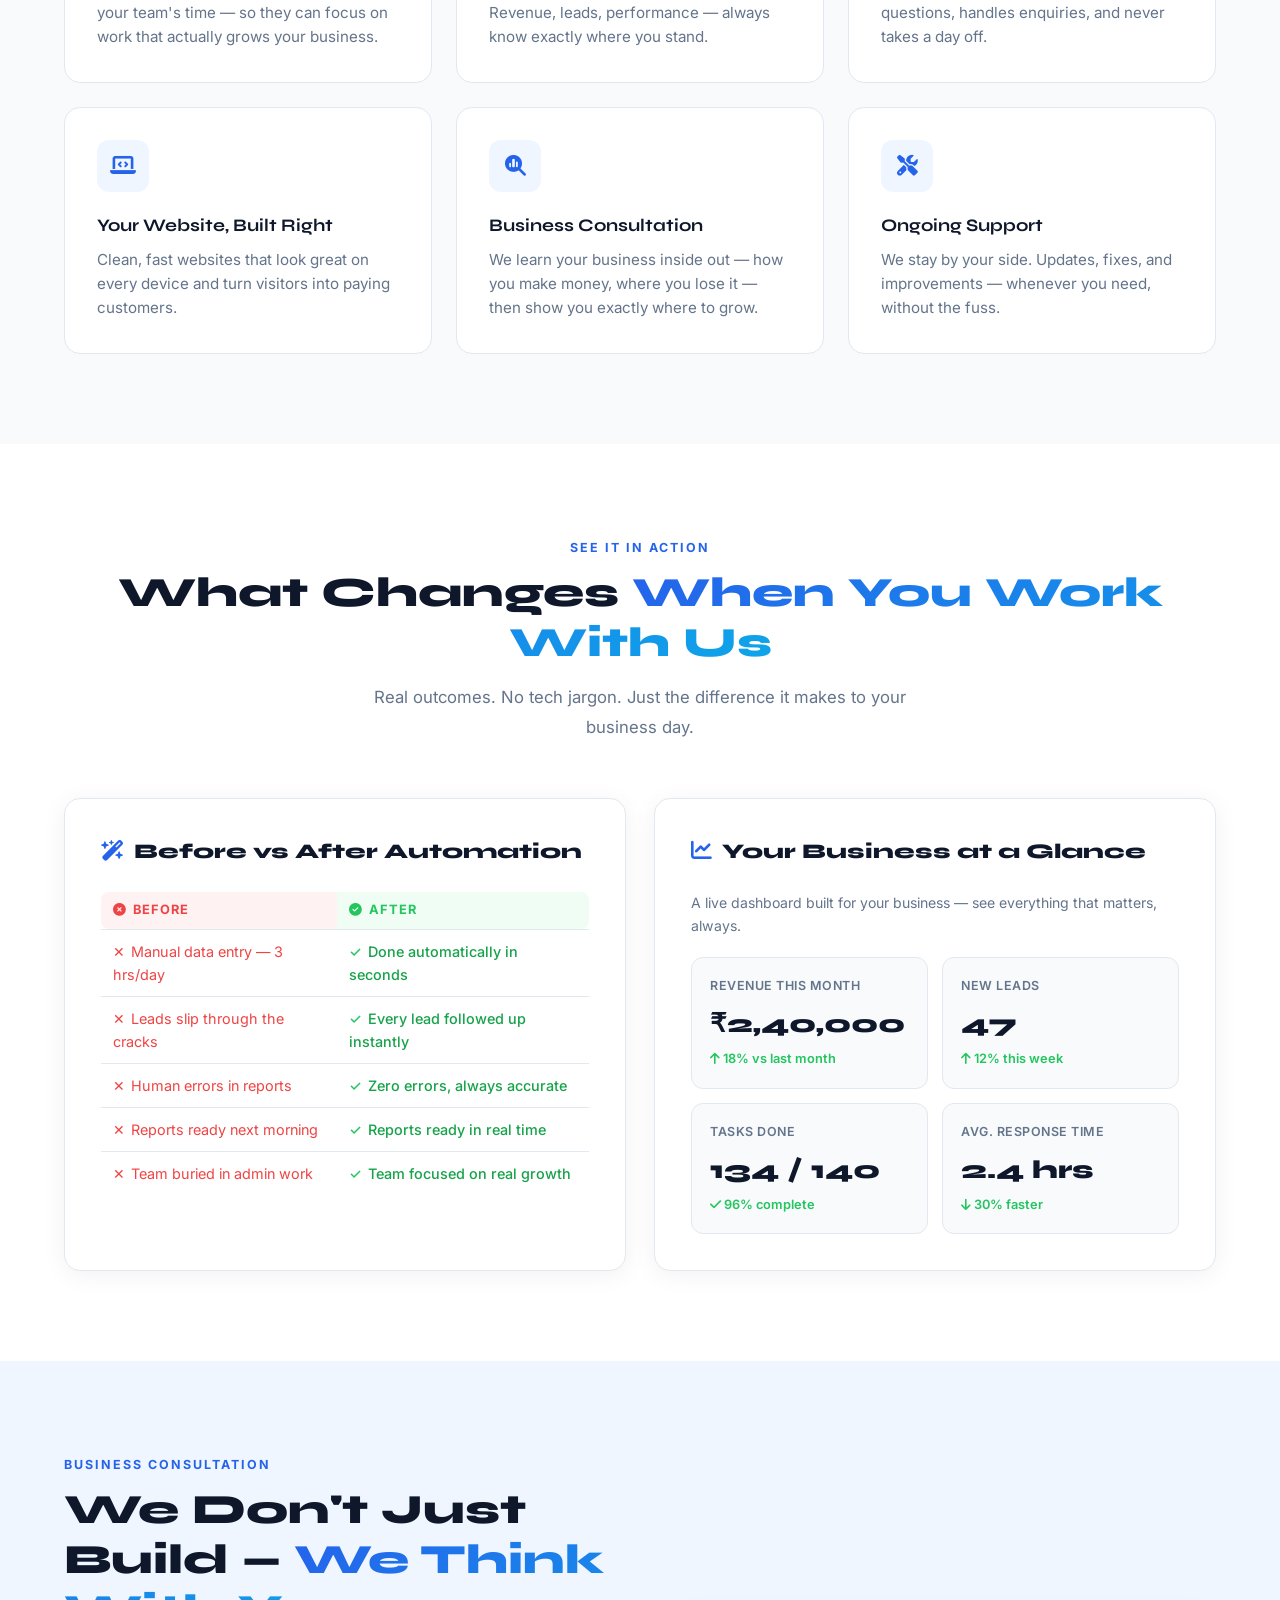
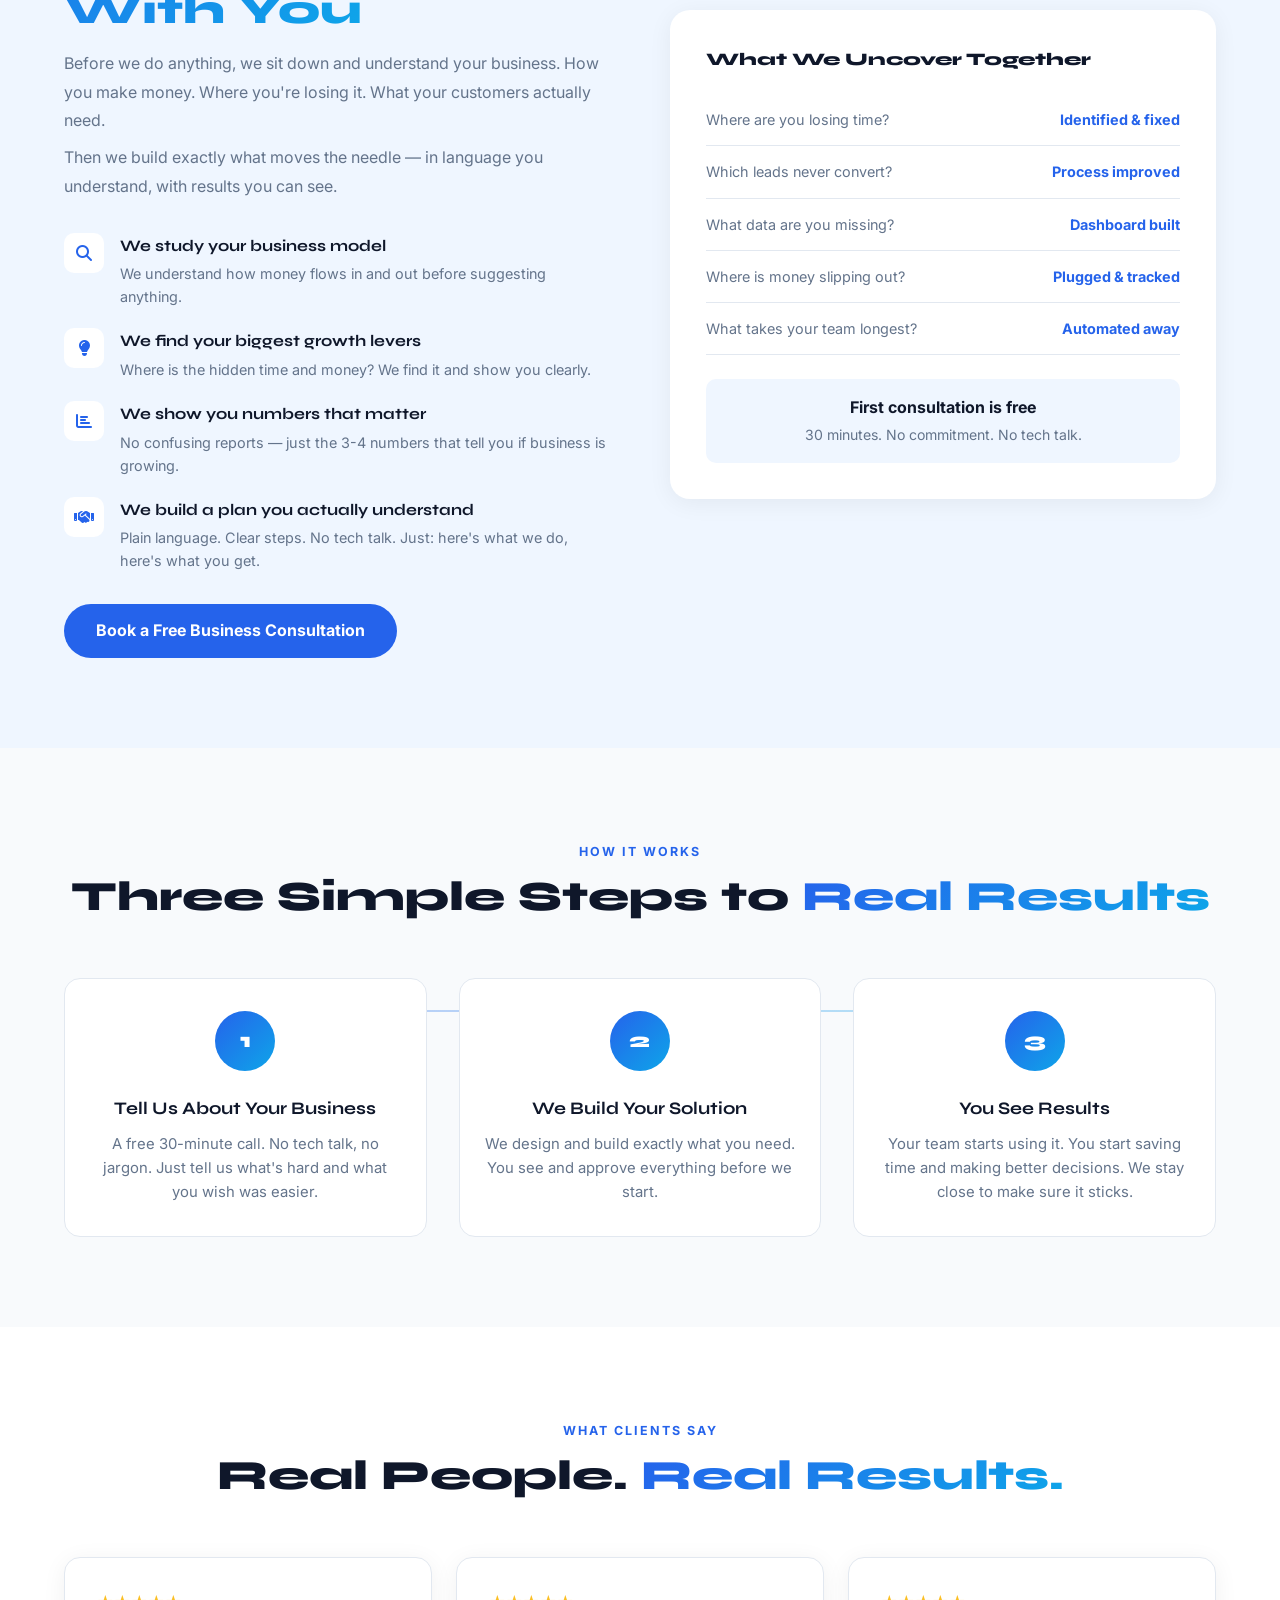
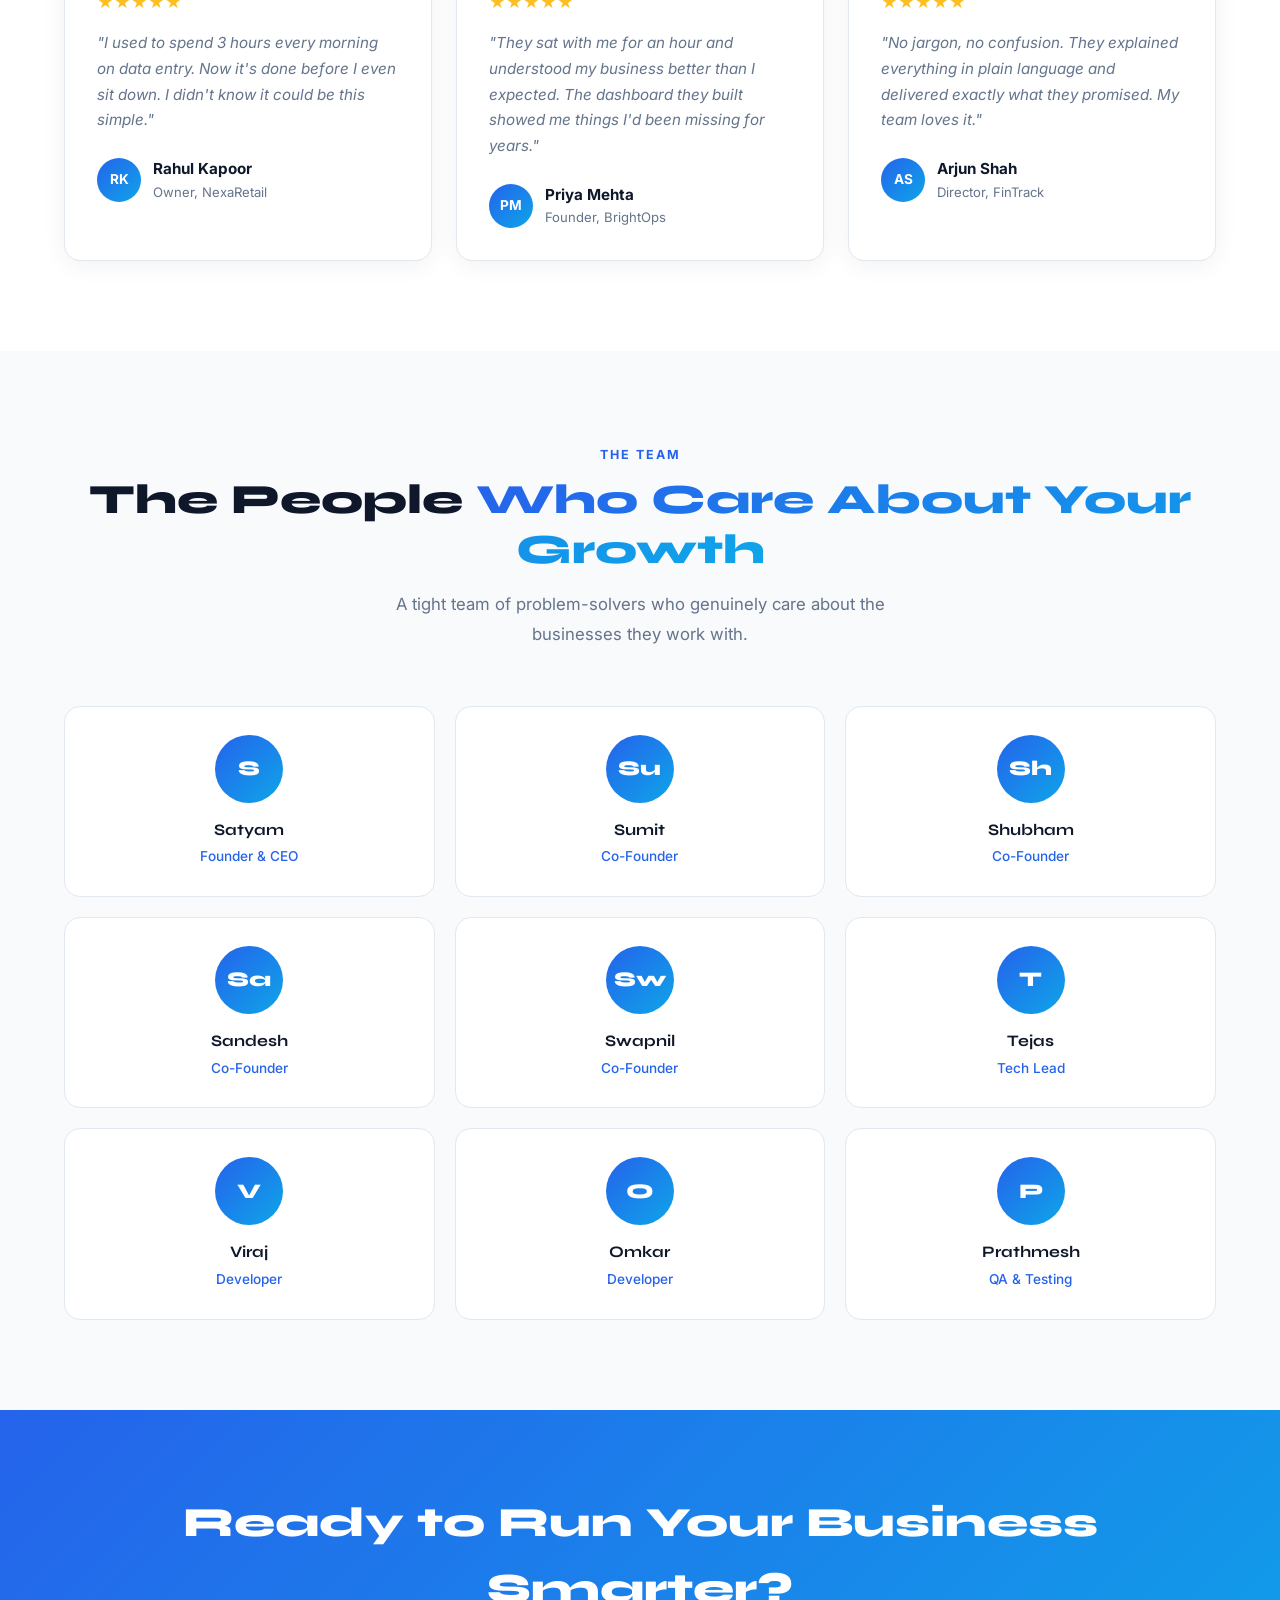
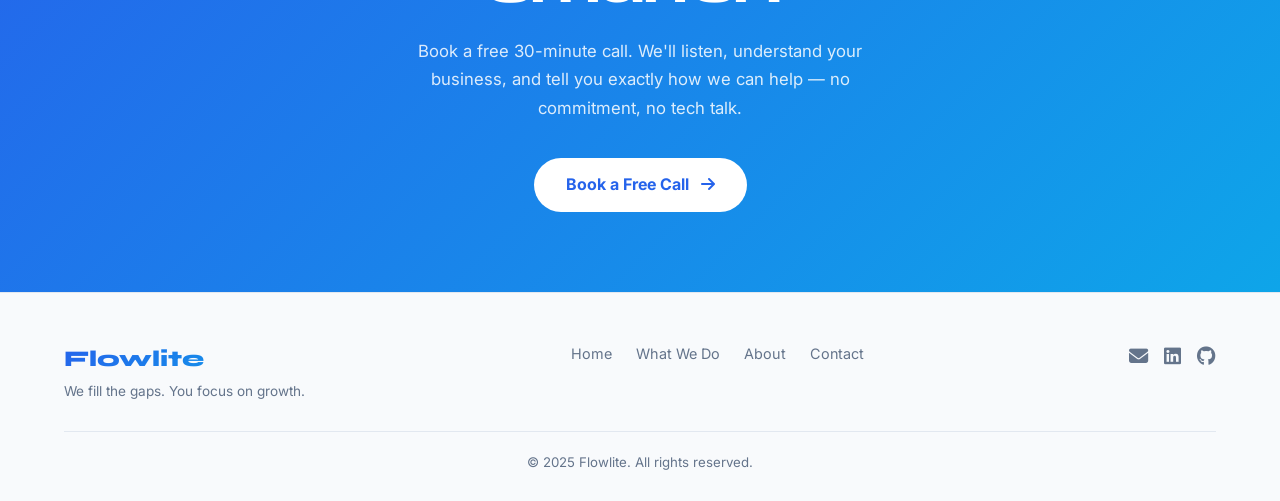
==== commit c2b6ff08: "Redesign: light theme, plain English, showcase + consultation sections" ====
--- a/index.html
+++ b/index.html
@@ -1,178 +1,222 @@
 <!DOCTYPE html>
 <html lang="en">
 <head>
-  <meta charset="UTF-8" />
-  <meta name="viewport" content="width=device-width, initial-scale=1.0" />
-  <title>Flowlite AI — We Fill the Gaps. You Grow.</title>
-  <meta name="description" content="AI-powered solutions that enhance productivity, automate the repetitive, and scale with your ambition." />
-  <meta property="og:title" content="Flowlite AI" />
-  <meta property="og:description" content="We fill the gaps. You focus on growth." />
-  <link rel="preconnect" href="https://fonts.googleapis.com" />
-  <link href="https://fonts.googleapis.com/css2?family=Syne:wght@700;800&family=DM+Sans:wght@400;500;600;700&display=swap" rel="stylesheet" />
-  <link rel="stylesheet" href="https://cdnjs.cloudflare.com/ajax/libs/font-awesome/6.5.0/css/all.min.css" />
-  <link rel="stylesheet" href="css/styles.css" />
+  <meta charset="UTF-8"/>
+  <meta name="viewport" content="width=device-width, initial-scale=1.0"/>
+  <title>Flowlite — We Help Your Business Run Smarter</title>
+  <meta name="description" content="We study your business, find what's slowing you down, and build simple tools that save you time and money."/>
+  <link rel="preconnect" href="https://fonts.googleapis.com"/>
+  <link href="https://fonts.googleapis.com/css2?family=Syne:wght@700;800&family=Inter:wght@400;500;600;700&display=swap" rel="stylesheet"/>
+  <link rel="stylesheet" href="https://cdnjs.cloudflare.com/ajax/libs/font-awesome/6.5.0/css/all.min.css"/>
+  <link rel="stylesheet" href="css/styles.css"/>
 </head>
 <body>
 
-<!-- NAV -->
 <nav>
   <div class="container nav-inner">
-    <a href="index.html" class="nav-logo">Flowlite AI</a>
+    <a href="index.html" class="nav-logo">Flowlite</a>
     <ul class="nav-links">
-      <li><a href="index.html" class="active">Home</a></li>
-      <li><a href="about.html">About</a></li>
-      <li><a href="services.html">Services</a></li>
+      <li><a href="index.html">Home</a></li>
+      <li><a href="services.html">What We Do</a></li>
+      <li><a href="about.html">About Us</a></li>
       <li><a href="contact.html">Contact</a></li>
     </ul>
-    <a href="contact.html" class="nav-cta">Let's Talk</a>
+    <a href="contact.html" class="nav-cta">Book a Free Call</a>
     <div class="hamburger"><span></span><span></span><span></span></div>
   </div>
 </nav>
 
 <!-- HERO -->
 <section class="hero">
-  <canvas id="particles-canvas"></canvas>
   <div class="container">
     <div class="hero-content">
-      <div class="hero-badge"><span></span> AI-Powered Solutions for Modern Business</div>
-      <h1>We Fill the Gaps.<br><span class="gradient-text">You Grow.</span></h1>
-      <p class="hero-typing"><span class="typed"></span><span style="border-right:2px solid #06B6D4;animation:blink 1s infinite">&#8203;</span></p>
-      <p class="hero-sub">We identify what's slowing your business down and build AI-powered solutions that run themselves — so your team can focus on what matters most.</p>
+      <div class="hero-badge"><span></span> Trusted by growing businesses</div>
+      <h1>We Help Your Business<br>Run <span class="blue">Smarter</span> — Without the Complexity</h1>
+      <p class="hero-typing"></p>
+      <p class="hero-sub">We study your business, find what's slowing you down, and build simple tools that save you time and money. No tech knowledge needed.</p>
       <div class="hero-btns">
-        <a href="services.html" class="btn-primary">See Our Work</a>
-        <a href="contact.html" class="btn-outline">Talk to Us</a>
-      </div>
-    </div>
-  </div>
-</section>
-
-<style>@keyframes blink{0%,100%{opacity:1}50%{opacity:0}}</style>
+        <a href="contact.html" class="btn btn-primary">Book a Free Call</a>
+        <a href="services.html" class="btn btn-outline">See What We Do</a>
+      </div>
+    </div>
+  </div>
+</section>
 
 <!-- STATS -->
 <div class="stats-strip">
   <div class="container">
     <div class="stats-grid">
+      <div class="reveal"><div class="stat-number" data-target="10" data-suffix="+ Hours">0</div><div class="stat-label">Saved per client, every week</div></div>
+      <div class="reveal"><div class="stat-number" data-target="3" data-suffix="x Faster">0</div><div class="stat-label">Business decisions with live dashboards</div></div>
+      <div class="reveal"><div class="stat-number" data-target="100" data-suffix="%">0</div><div class="stat-label">Focused on your growth</div></div>
+    </div>
+  </div>
+</div>
+
+<!-- WHAT WE DO -->
+<section class="bg-soft">
+  <div class="container">
+    <div class="text-center reveal">
+      <span class="section-label">What We Do</span>
+      <h2 class="section-title">Simple Solutions. <span style="background:var(--gradient);-webkit-background-clip:text;-webkit-text-fill-color:transparent">Real Results.</span></h2>
+      <p class="section-sub">We don't sell technology. We solve business problems — in plain English, with tools your team will actually love using.</p>
+    </div>
+    <div class="services-grid">
+      <div class="service-card reveal">
+        <div class="service-icon"><i class="fas fa-wand-magic-sparkles"></i></div>
+        <h3>Smart Automation</h3>
+        <p>We automate the repetitive tasks eating your team's time — so they can focus on work that actually grows your business.</p>
+      </div>
+      <div class="service-card reveal">
+        <div class="service-icon"><i class="fas fa-chart-line"></i></div>
+        <h3>Live Dashboards</h3>
+        <p>See your business numbers in real time. Revenue, leads, performance — always know exactly where you stand.</p>
+      </div>
+      <div class="service-card reveal">
+        <div class="service-icon"><i class="fas fa-comments"></i></div>
+        <h3>AI Assistant for Your Business</h3>
+        <p>A smart helper that answers customer questions, handles enquiries, and never takes a day off.</p>
+      </div>
+      <div class="service-card reveal">
+        <div class="service-icon"><i class="fas fa-laptop-code"></i></div>
+        <h3>Your Website, Built Right</h3>
+        <p>Clean, fast websites that look great on every device and turn visitors into paying customers.</p>
+      </div>
+      <div class="service-card reveal">
+        <div class="service-icon"><i class="fas fa-magnifying-glass-chart"></i></div>
+        <h3>Business Consultation</h3>
+        <p>We learn your business inside out — how you make money, where you lose it — then show you exactly where to grow.</p>
+      </div>
+      <div class="service-card reveal">
+        <div class="service-icon"><i class="fas fa-screwdriver-wrench"></i></div>
+        <h3>Ongoing Support</h3>
+        <p>We stay by your side. Updates, fixes, and improvements — whenever you need, without the fuss.</p>
+      </div>
+    </div>
+  </div>
+</section>
+
+<!-- SHOWCASE -->
+<section>
+  <div class="container">
+    <div class="text-center reveal">
+      <span class="section-label">See It In Action</span>
+      <h2 class="section-title">What Changes <span style="background:var(--gradient);-webkit-background-clip:text;-webkit-text-fill-color:transparent">When You Work With Us</span></h2>
+      <p class="section-sub">Real outcomes. No tech jargon. Just the difference it makes to your business day.</p>
+    </div>
+    <div class="showcase-grid">
+      <div class="showcase-card reveal">
+        <h3><i class="fas fa-wand-magic-sparkles" style="color:var(--accent);margin-right:10px"></i>Before vs After Automation</h3>
+        <table class="compare-table">
+          <thead><tr><th><i class="fas fa-times-circle" style="margin-right:6px"></i>Before</th><th><i class="fas fa-check-circle" style="margin-right:6px"></i>After</th></tr></thead>
+          <tbody>
+            <tr><td><span class="x">&#10005;</span>Manual data entry — 3 hrs/day</td><td><span class="check">&#10003;</span>Done automatically in seconds</td></tr>
+            <tr><td><span class="x">&#10005;</span>Leads slip through the cracks</td><td><span class="check">&#10003;</span>Every lead followed up instantly</td></tr>
+            <tr><td><span class="x">&#10005;</span>Human errors in reports</td><td><span class="check">&#10003;</span>Zero errors, always accurate</td></tr>
+            <tr><td><span class="x">&#10005;</span>Reports ready next morning</td><td><span class="check">&#10003;</span>Reports ready in real time</td></tr>
+            <tr><td><span class="x">&#10005;</span>Team buried in admin work</td><td><span class="check">&#10003;</span>Team focused on real growth</td></tr>
+          </tbody>
+        </table>
+      </div>
+      <div class="showcase-card reveal">
+        <h3><i class="fas fa-chart-line" style="color:var(--accent);margin-right:10px"></i>Your Business at a Glance</h3>
+        <p style="color:var(--text-muted);font-size:0.88rem;margin-bottom:20px">A live dashboard built for your business — see everything that matters, always.</p>
+        <div class="dash-grid">
+          <div class="dash-metric">
+            <div class="dash-metric-label">Revenue This Month</div>
+            <div class="dash-metric-value">&#8377;2,40,000</div>
+            <div class="dash-metric-change up"><i class="fas fa-arrow-up"></i> 18% vs last month</div>
+          </div>
+          <div class="dash-metric">
+            <div class="dash-metric-label">New Leads</div>
+            <div class="dash-metric-value">47</div>
+            <div class="dash-metric-change up"><i class="fas fa-arrow-up"></i> 12% this week</div>
+          </div>
+          <div class="dash-metric">
+            <div class="dash-metric-label">Tasks Done</div>
+            <div class="dash-metric-value">134 / 140</div>
+            <div class="dash-metric-change up"><i class="fas fa-check"></i> 96% complete</div>
+          </div>
+          <div class="dash-metric">
+            <div class="dash-metric-label">Avg. Response Time</div>
+            <div class="dash-metric-value">2.4 hrs</div>
+            <div class="dash-metric-change down-good"><i class="fas fa-arrow-down"></i> 30% faster</div>
+          </div>
+        </div>
+      </div>
+    </div>
+  </div>
+</section>
+
+<!-- BUSINESS CONSULTATION -->
+<section class="bg-accent">
+  <div class="container">
+    <div class="consult-grid">
       <div class="reveal">
-        <div class="stat-number" data-target="9" data-suffix="+">0</div>
-        <div class="stat-label">Expert Team Members</div>
+        <span class="section-label">Business Consultation</span>
+        <h2 class="section-title">We Don't Just Build — <span style="background:var(--gradient);-webkit-background-clip:text;-webkit-text-fill-color:transparent">We Think With You</span></h2>
+        <p style="color:var(--text-muted);line-height:1.8;margin-bottom:8px">Before we do anything, we sit down and understand your business. How you make money. Where you're losing it. What your customers actually need.</p>
+        <p style="color:var(--text-muted);line-height:1.8">Then we build exactly what moves the needle — in language you understand, with results you can see.</p>
+        <div class="consult-points">
+          <div class="consult-point">
+            <div class="consult-point-icon"><i class="fas fa-magnifying-glass"></i></div>
+            <div><h4>We study your business model</h4><p>We understand how money flows in and out before suggesting anything.</p></div>
+          </div>
+          <div class="consult-point">
+            <div class="consult-point-icon"><i class="fas fa-lightbulb"></i></div>
+            <div><h4>We find your biggest growth levers</h4><p>Where is the hidden time and money? We find it and show you clearly.</p></div>
+          </div>
+          <div class="consult-point">
+            <div class="consult-point-icon"><i class="fas fa-chart-bar"></i></div>
+            <div><h4>We show you numbers that matter</h4><p>No confusing reports — just the 3-4 numbers that tell you if business is growing.</p></div>
+          </div>
+          <div class="consult-point">
+            <div class="consult-point-icon"><i class="fas fa-handshake"></i></div>
+            <div><h4>We build a plan you actually understand</h4><p>Plain language. Clear steps. No tech talk. Just: here's what we do, here's what you get.</p></div>
+          </div>
+        </div>
+        <a href="contact.html" class="btn btn-primary">Book a Free Business Consultation</a>
       </div>
       <div class="reveal">
-        <div class="stat-number" data-target="3" data-suffix="+">0</div>
-        <div class="stat-label">Domains Covered</div>
-      </div>
-      <div class="reveal">
-        <div class="stat-number" data-target="100" data-suffix="%">0</div>
-        <div class="stat-label">Client Focus</div>
-      </div>
-    </div>
-  </div>
-</div>
-
-<!-- SERVICES -->
-<section id="services">
-  <div class="container">
-    <div class="text-center reveal">
-      <span class="section-label">What We Do</span>
-      <h2 class="section-title">Solutions Built for <span style="background:var(--gradient);-webkit-background-clip:text;-webkit-text-fill-color:transparent">Real Impact</span></h2>
-      <p class="section-sub">From AI integration to end-to-end project support — we cover every layer of your tech needs.</p>
-    </div>
-    <div class="services-grid">
-      <div class="service-card reveal">
-        <div class="service-icon"><i class="fas fa-robot"></i></div>
-        <h3>AI Integration</h3>
-        <p>Embed intelligent automation into your existing systems without disrupting what already works.</p>
-      </div>
-      <div class="service-card reveal">
-        <div class="service-icon"><i class="fas fa-globe"></i></div>
-        <h3>Web Development</h3>
-        <p>Build fast, modern websites and web apps that convert visitors into customers.</p>
-      </div>
-      <div class="service-card reveal">
-        <div class="service-icon"><i class="fas fa-lightbulb"></i></div>
-        <h3>IT Consulting</h3>
-        <p>Expert guidance on your tech stack and architecture — no fluff, just clarity.</p>
-      </div>
-      <div class="service-card reveal">
-        <div class="service-icon"><i class="fas fa-wrench"></i></div>
-        <h3>Application Maintenance</h3>
-        <p>Keep your apps running smooth, always. We handle the upkeep so you don't have to.</p>
-      </div>
-      <div class="service-card reveal">
-        <div class="service-icon"><i class="fas fa-flask"></i></div>
-        <h3>QA & Testing</h3>
-        <p>Catch issues before your users do. Rigorous testing across every layer of your product.</p>
-      </div>
-      <div class="service-card reveal">
-        <div class="service-icon"><i class="fas fa-rocket"></i></div>
-        <h3>End-to-End Project Support</h3>
-        <p>From idea to deployment, we've got you. One partner for the entire journey.</p>
-      </div>
-    </div>
-  </div>
-</section>
-
-<!-- WHY US -->
-<section style="background:var(--bg-secondary);border-top:1px solid var(--border);border-bottom:1px solid var(--border)">
-  <div class="container">
-    <div class="text-center reveal">
-      <span class="section-label">Why Choose Us</span>
-      <h2 class="section-title">Built Different. <span style="background:var(--gradient);-webkit-background-clip:text;-webkit-text-fill-color:transparent">By Design.</span></h2>
-    </div>
-    <div class="why-grid">
-      <div class="why-card reveal">
-        <div class="why-icon"><i class="fas fa-brain"></i></div>
-        <div>
-          <h3>AI-First Thinking</h3>
-          <p>Every solution we build starts with the question: how can AI make this smarter, faster, and more reliable?</p>
+        <div class="consult-visual">
+          <h3 style="font-size:1.1rem;font-weight:800;margin-bottom:20px;color:var(--text)">What We Uncover Together</h3>
+          <div class="consult-visual-row"><span>Where are you losing time?</span><span>Identified & fixed</span></div>
+          <div class="consult-visual-row"><span>Which leads never convert?</span><span>Process improved</span></div>
+          <div class="consult-visual-row"><span>What data are you missing?</span><span>Dashboard built</span></div>
+          <div class="consult-visual-row"><span>Where is money slipping out?</span><span>Plugged &amp; tracked</span></div>
+          <div class="consult-visual-row"><span>What takes your team longest?</span><span>Automated away</span></div>
+          <div style="margin-top:24px;padding:16px;background:var(--accent-bg);border-radius:10px;text-align:center">
+            <div style="font-weight:700;color:var(--text);margin-bottom:4px">First consultation is free</div>
+            <div style="color:var(--text-muted);font-size:0.88rem">30 minutes. No commitment. No tech talk.</div>
+          </div>
         </div>
       </div>
-      <div class="why-card reveal">
-        <div class="why-icon"><i class="fas fa-bolt"></i></div>
-        <div>
-          <h3>Low Maintenance Solutions</h3>
-          <p>We build things that run themselves. Less babysitting, more business.</p>
-        </div>
-      </div>
-      <div class="why-card reveal">
-        <div class="why-icon"><i class="fas fa-handshake"></i></div>
-        <div>
-          <h3>We Grow With You</h3>
-          <p>We're not a vendor — we're a partner. Your growth is our success metric.</p>
-        </div>
-      </div>
-      <div class="why-card reveal">
-        <div class="why-icon"><i class="fas fa-shield-halved"></i></div>
-        <div>
-          <h3>Reliable & Transparent</h3>
-          <p>No surprises. Clear timelines, honest communication, and work you can count on.</p>
-        </div>
-      </div>
     </div>
   </div>
 </section>
 
 <!-- HOW IT WORKS -->
-<section class="how-bg">
-  <div class="container">
-    <div class="text-center reveal">
-      <span class="section-label">The Process</span>
-      <h2 class="section-title">Simple Steps. <span style="background:var(--gradient);-webkit-background-clip:text;-webkit-text-fill-color:transparent">Real Results.</span></h2>
+<section class="bg-soft">
+  <div class="container">
+    <div class="text-center reveal">
+      <span class="section-label">How It Works</span>
+      <h2 class="section-title">Three Simple Steps to <span style="background:var(--gradient);-webkit-background-clip:text;-webkit-text-fill-color:transparent">Real Results</span></h2>
     </div>
     <div class="steps-grid">
       <div class="step-card reveal">
-        <div class="step-number">1</div>
-        <h3>We Listen</h3>
-        <p>We take time to understand your current gaps, goals, and what's holding your team back.</p>
+        <div class="step-num">1</div>
+        <h3>Tell Us About Your Business</h3>
+        <p>A free 30-minute call. No tech talk, no jargon. Just tell us what's hard and what you wish was easier.</p>
       </div>
       <div class="step-card reveal">
-        <div class="step-number">2</div>
-        <h3>We Build</h3>
-        <p>We design and develop an AI-powered solution tailored specifically to your workflow.</p>
+        <div class="step-num">2</div>
+        <h3>We Build Your Solution</h3>
+        <p>We design and build exactly what you need. You see and approve everything before we start.</p>
       </div>
       <div class="step-card reveal">
-        <div class="step-number">3</div>
-        <h3>You Grow</h3>
-        <p>Watch productivity soar while we handle the tech. You focus on what you do best.</p>
+        <div class="step-num">3</div>
+        <h3>You See Results</h3>
+        <p>Your team starts using it. You start saving time and making better decisions. We stay close to make sure it sticks.</p>
       </div>
     </div>
   </div>
@@ -182,56 +226,39 @@
 <section>
   <div class="container">
     <div class="text-center reveal">
-      <span class="section-label">Client Stories</span>
-      <h2 class="section-title">What Our <span style="background:var(--gradient);-webkit-background-clip:text;-webkit-text-fill-color:transparent">Clients Say</span></h2>
+      <span class="section-label">What Clients Say</span>
+      <h2 class="section-title">Real People. <span style="background:var(--gradient);-webkit-background-clip:text;-webkit-text-fill-color:transparent">Real Results.</span></h2>
     </div>
     <div class="testimonials-grid">
       <div class="testimonial-card reveal">
-        <div class="stars">★★★★★</div>
-        <p>"Flowlite AI transformed how we handle customer support. The automation they built cut our response time by 70% — and it just runs."</p>
-        <div class="testimonial-author">
-          <div class="author-avatar">RK</div>
-          <div>
-            <div class="author-name">Rahul Kapoor</div>
-            <div class="author-role">CTO, NexaRetail</div>
-          </div>
-        </div>
+        <div class="stars">&#9733;&#9733;&#9733;&#9733;&#9733;</div>
+        <p>"I used to spend 3 hours every morning on data entry. Now it's done before I even sit down. I didn't know it could be this simple."</p>
+        <div class="t-author"><div class="t-avatar">RK</div><div><div class="t-name">Rahul Kapoor</div><div class="t-role">Owner, NexaRetail</div></div></div>
       </div>
       <div class="testimonial-card reveal">
-        <div class="stars">★★★★★</div>
-        <p>"They didn't just build a product — they understood our business. The IT consulting alone saved us months of wrong decisions."</p>
-        <div class="testimonial-author">
-          <div class="author-avatar">PM</div>
-          <div>
-            <div class="author-name">Priya Mehta</div>
-            <div class="author-role">Founder, BrightOps</div>
-          </div>
-        </div>
+        <div class="stars">&#9733;&#9733;&#9733;&#9733;&#9733;</div>
+        <p>"They sat with me for an hour and understood my business better than I expected. The dashboard they built showed me things I'd been missing for years."</p>
+        <div class="t-author"><div class="t-avatar">PM</div><div><div class="t-name">Priya Mehta</div><div class="t-role">Founder, BrightOps</div></div></div>
       </div>
       <div class="testimonial-card reveal">
-        <div class="stars">★★★★★</div>
-        <p>"The QA team caught critical bugs before launch that would have cost us dearly. Reliable, thorough, and genuinely invested in our success."</p>
-        <div class="testimonial-author">
-          <div class="author-avatar">AS</div>
-          <div>
-            <div class="author-name">Arjun Shah</div>
-            <div class="author-role">Product Lead, FinTrack</div>
-          </div>
-        </div>
+        <div class="stars">&#9733;&#9733;&#9733;&#9733;&#9733;</div>
+        <p>"No jargon, no confusion. They explained everything in plain language and delivered exactly what they promised. My team loves it."</p>
+        <div class="t-author"><div class="t-avatar">AS</div><div><div class="t-name">Arjun Shah</div><div class="t-role">Director, FinTrack</div></div></div>
       </div>
     </div>
   </div>
 </section>
 
 <!-- TEAM -->
-<section style="background:var(--bg-secondary);border-top:1px solid var(--border)">
+<section class="bg-soft">
   <div class="container">
     <div class="text-center reveal">
       <span class="section-label">The Team</span>
-      <h2 class="section-title">The People <span style="background:var(--gradient);-webkit-background-clip:text;-webkit-text-fill-color:transparent">Behind the Work</span></h2>
+      <h2 class="section-title">The People <span style="background:var(--gradient);-webkit-background-clip:text;-webkit-text-fill-color:transparent">Who Care About Your Growth</span></h2>
+      <p class="section-sub">A tight team of problem-solvers who genuinely care about the businesses they work with.</p>
     </div>
     <div class="team-grid">
-      <div class="team-card reveal"><div class="team-avatar">S</div><h3>Satyam</h3><p>Founder & CEO</p></div>
+      <div class="team-card reveal"><div class="team-avatar">S</div><h3>Satyam</h3><p>Founder &amp; CEO</p></div>
       <div class="team-card reveal"><div class="team-avatar">Su</div><h3>Sumit</h3><p>Co-Founder</p></div>
       <div class="team-card reveal"><div class="team-avatar">Sh</div><h3>Shubham</h3><p>Co-Founder</p></div>
       <div class="team-card reveal"><div class="team-avatar">Sa</div><h3>Sandesh</h3><p>Co-Founder</p></div>
@@ -239,60 +266,41 @@
       <div class="team-card reveal"><div class="team-avatar">T</div><h3>Tejas</h3><p>Tech Lead</p></div>
       <div class="team-card reveal"><div class="team-avatar">V</div><h3>Viraj</h3><p>Developer</p></div>
       <div class="team-card reveal"><div class="team-avatar">O</div><h3>Omkar</h3><p>Developer</p></div>
-      <div class="team-card reveal"><div class="team-avatar">P</div><h3>Prathmesh</h3><p>QA & Testing</p></div>
-    </div>
-  </div>
-</section>
-
-<!-- CONTACT -->
-<section class="contact-bg">
-  <div class="container">
-    <div class="text-center reveal">
-      <span class="section-label">Get In Touch</span>
-      <h2 class="section-title">Have a Project in Mind? <span style="background:var(--gradient);-webkit-background-clip:text;-webkit-text-fill-color:transparent">Let's Talk.</span></h2>
-    </div>
-    <div class="contact-grid">
-      <div class="contact-info reveal">
-        <h3>We'd love to hear from you</h3>
-        <p>Tell us about your project, your challenges, or just say hello. We respond within 24 hours.</p>
-        <div class="contact-links">
-          <a href="mailto:hello@flowliteai.com" class="contact-link"><i class="fas fa-envelope"></i> hello@flowliteai.com</a>
-          <a href="https://linkedin.com" target="_blank" class="contact-link"><i class="fab fa-linkedin"></i> LinkedIn</a>
-          <a href="https://github.com" target="_blank" class="contact-link"><i class="fab fa-github"></i> GitHub</a>
-        </div>
-      </div>
-      <form class="contact-form reveal" action="https://formspree.io/f/YOUR_FORM_ID" method="POST">
-        <div class="form-row">
-          <div class="form-group"><label>Name</label><input type="text" name="name" placeholder="Your name" required /></div>
-          <div class="form-group"><label>Email</label><input type="email" name="email" placeholder="your@email.com" required /></div>
-        </div>
-        <div class="form-group"><label>Company</label><input type="text" name="company" placeholder="Your company" /></div>
-        <div class="form-group"><label>Message</label><textarea name="message" placeholder="Tell us about your project..." required></textarea></div>
-        <button type="submit" class="btn-primary" style="width:100%">Send Message</button>
-      </form>
-    </div>
-  </div>
-</section>
+      <div class="team-card reveal"><div class="team-avatar">P</div><h3>Prathmesh</h3><p>QA &amp; Testing</p></div>
+    </div>
+  </div>
+</section>
+
+<!-- CTA STRIP -->
+<div class="cta-strip">
+  <div class="container">
+    <h2>Ready to Run Your Business Smarter?</h2>
+    <p>Book a free 30-minute call. We'll listen, understand your business, and tell you exactly how we can help — no commitment, no tech talk.</p>
+    <a href="contact.html" class="btn btn-white">Book a Free Call <i class="fas fa-arrow-right" style="margin-left:8px"></i></a>
+  </div>
+</div>
 
 <!-- FOOTER -->
 <footer>
   <div class="container">
     <div class="footer-inner">
-      <div>
-        <div class="footer-logo">Flowlite AI</div>
-        <div class="footer-tagline">We fill the gaps. You focus on growth.</div>
-      </div>
+      <div><div class="footer-logo">Flowlite</div><div class="footer-tagline">We fill the gaps. You focus on growth.</div></div>
       <ul class="footer-links">
         <li><a href="index.html">Home</a></li>
+        <li><a href="services.html">What We Do</a></li>
         <li><a href="about.html">About</a></li>
-        <li><a href="services.html">Services</a></li>
         <li><a href="contact.html">Contact</a></li>
       </ul>
-    </div>
-    <div class="footer-bottom">© 2025 Flowlite AI. All rights reserved.</div>
+      <div style="display:flex;gap:16px">
+        <a href="mailto:hello@flowlite.in" style="color:var(--text-muted);font-size:1.2rem;transition:color 0.2s" onmouseover="this.style.color='#2563EB'" onmouseout="this.style.color=''"><i class="fas fa-envelope"></i></a>
+        <a href="https://linkedin.com" target="_blank" style="color:var(--text-muted);font-size:1.2rem;transition:color 0.2s" onmouseover="this.style.color='#2563EB'" onmouseout="this.style.color=''"><i class="fab fa-linkedin"></i></a>
+        <a href="https://github.com/satyam3839" target="_blank" style="color:var(--text-muted);font-size:1.2rem;transition:color 0.2s" onmouseover="this.style.color='#2563EB'" onmouseout="this.style.color=''"><i class="fab fa-github"></i></a>
+      </div>
+    </div>
+    <div class="footer-bottom">&copy; 2025 Flowlite. All rights reserved.</div>
   </div>
 </footer>
 
 <script src="js/main.js"></script>
 </body>
-</html>
+</html>
--- a/css/styles.css
+++ b/css/styles.css
@@ -1,647 +1,254 @@
-/* ============================================
-   CSS VARIABLES & RESET
-   ============================================ */
+
 :root {
-  --bg-primary: #0A0E1A;
-  --bg-secondary: #111827;
-  --accent-primary: #4A6CF7;
-  --accent-secondary: #06B6D4;
-  --text-primary: #F9FAFB;
-  --text-secondary: #9CA3AF;
-  --border: #1F2937;
-  --gradient: linear-gradient(135deg, #4A6CF7, #06B6D4);
-}
-
-*, *::before, *::after { margin: 0; padding: 0; box-sizing: border-box; }
-
+  --bg: #FFFFFF;
+  --bg-soft: #F8FAFC;
+  --bg-card: #FFFFFF;
+  --accent: #2563EB;
+  --accent-light: #0EA5E9;
+  --accent-bg: #EFF6FF;
+  --text: #0F172A;
+  --text-muted: #64748B;
+  --border: #E2E8F0;
+  --shadow: 0 4px 24px rgba(0,0,0,0.06);
+  --gradient: linear-gradient(135deg, #2563EB, #0EA5E9);
+  --radius: 16px;
+}
+*, *::before, *::after { margin:0; padding:0; box-sizing:border-box; }
 html { scroll-behavior: smooth; }
-
-body {
-  font-family: 'DM Sans', sans-serif;
-  background: var(--bg-primary);
-  color: var(--text-primary);
-  overflow-x: hidden;
-  line-height: 1.6;
-}
-
-h1, h2, h3, h4 { font-family: 'Syne', sans-serif; }
-
+body { font-family: 'Inter', sans-serif; background: var(--bg); color: var(--text); overflow-x: hidden; line-height: 1.6; }
+h1,h2,h3,h4 { font-family: 'Syne', sans-serif; }
 a { text-decoration: none; color: inherit; }
-
-img { max-width: 100%; }
-
 .container { max-width: 1200px; margin: 0 auto; padding: 0 24px; }
 
-/* ============================================
-   NAV
-   ============================================ */
-nav {
-  position: fixed; top: 0; left: 0; right: 0; z-index: 1000;
-  padding: 20px 0;
-  transition: all 0.3s ease;
-}
-
-nav.scrolled {
-  background: rgba(10, 14, 26, 0.9);
-  backdrop-filter: blur(12px);
-  border-bottom: 1px solid var(--border);
-  padding: 14px 0;
-}
-
-.nav-inner {
-  display: flex; align-items: center; justify-content: space-between;
-}
-
-.nav-logo {
-  font-family: 'Syne', sans-serif;
-  font-size: 1.5rem; font-weight: 800;
-  background: var(--gradient); -webkit-background-clip: text; -webkit-text-fill-color: transparent;
-}
-
-.nav-links { display: flex; gap: 36px; list-style: none; }
-
-.nav-links a {
-  color: var(--text-secondary); font-size: 0.95rem; font-weight: 500;
-  transition: color 0.2s;
-}
-
-.nav-links a:hover, .nav-links a.active { color: var(--text-primary); }
-
-.nav-cta {
-  background: var(--gradient); color: #fff;
-  padding: 10px 24px; border-radius: 8px;
-  font-weight: 600; font-size: 0.9rem;
-  transition: opacity 0.2s, transform 0.2s;
-}
-
-.nav-cta:hover { opacity: 0.85; transform: translateY(-1px); }
-
+/* NAV */
+nav { position: fixed; top: 0; left: 0; right: 0; z-index: 1000; background: #fff; padding: 18px 0; transition: all 0.3s; border-bottom: 1px solid transparent; }
+nav.scrolled { box-shadow: 0 2px 20px rgba(0,0,0,0.08); border-bottom-color: var(--border); }
+.nav-inner { display: flex; align-items: center; justify-content: space-between; }
+.nav-logo { font-family: 'Syne', sans-serif; font-size: 1.5rem; font-weight: 800; background: var(--gradient); -webkit-background-clip: text; -webkit-text-fill-color: transparent; }
+.nav-links { display: flex; gap: 32px; list-style: none; }
+.nav-links a { color: var(--text-muted); font-size: 0.95rem; font-weight: 500; transition: color 0.2s; }
+.nav-links a:hover, .nav-links a.active { color: var(--accent); }
+.nav-cta { background: var(--accent); color: #fff; padding: 10px 24px; border-radius: 50px; font-weight: 600; font-size: 0.9rem; transition: all 0.2s; }
+.nav-cta:hover { background: #1d4ed8; transform: translateY(-1px); box-shadow: 0 4px 16px rgba(37,99,235,0.3); }
 .hamburger { display: none; flex-direction: column; gap: 5px; cursor: pointer; }
-.hamburger span { width: 24px; height: 2px; background: var(--text-primary); border-radius: 2px; transition: all 0.3s; }
-
-/* ============================================
-   BUTTONS
-   ============================================ */
-.btn-primary {
-  display: inline-block;
-  background: var(--gradient); color: #fff;
-  padding: 14px 32px; border-radius: 10px;
-  font-weight: 700; font-size: 1rem;
-  transition: transform 0.2s, box-shadow 0.2s;
-  border: none; cursor: pointer;
-}
-
-.btn-primary:hover {
-  transform: translateY(-2px);
-  box-shadow: 0 8px 30px rgba(74, 108, 247, 0.4);
-}
-
-.btn-outline {
-  display: inline-block;
-  border: 2px solid var(--accent-primary); color: var(--text-primary);
-  padding: 12px 32px; border-radius: 10px;
-  font-weight: 700; font-size: 1rem;
-  transition: all 0.2s; cursor: pointer; background: transparent;
-}
-
-.btn-outline:hover {
-  background: var(--accent-primary); color: #fff;
-  transform: translateY(-2px);
-}
-
-/* ============================================
-   HERO
-   ============================================ */
-.hero {
-  position: relative; min-height: 100vh;
-  display: flex; align-items: center;
-  overflow: hidden;
-}
-
-#particles-canvas {
-  position: absolute; top: 0; left: 0;
-  width: 100%; height: 100%; z-index: 0;
-}
-
-.hero-content {
-  position: relative; z-index: 1;
-  max-width: 780px;
-}
-
-.hero-badge {
-  display: inline-flex; align-items: center; gap: 8px;
-  background: rgba(74, 108, 247, 0.15);
-  border: 1px solid rgba(74, 108, 247, 0.3);
-  padding: 8px 16px; border-radius: 100px;
-  font-size: 0.85rem; color: var(--accent-secondary);
-  margin-bottom: 28px;
-}
-
-.hero-badge span { width: 8px; height: 8px; background: var(--accent-secondary); border-radius: 50%; animation: pulse 2s infinite; }
-
-@keyframes pulse { 0%,100%{opacity:1;transform:scale(1)} 50%{opacity:0.5;transform:scale(1.3)} }
-
-.hero h1 {
-  font-size: clamp(2.8rem, 6vw, 5rem);
-  font-weight: 800; line-height: 1.1;
-  margin-bottom: 16px;
-}
-
-.hero h1 .gradient-text {
-  background: var(--gradient); -webkit-background-clip: text; -webkit-text-fill-color: transparent;
-}
-
-.hero-typing {
-  font-size: clamp(1.1rem, 2.5vw, 1.4rem);
-  color: var(--text-secondary); margin-bottom: 12px; min-height: 2rem;
-}
-
-.hero-typing .typed { color: var(--accent-secondary); font-weight: 600; }
-
-.hero-sub {
-  font-size: 1.1rem; color: var(--text-secondary);
-  max-width: 560px; margin-bottom: 40px; line-height: 1.7;
-}
-
+.hamburger span { width: 24px; height: 2px; background: var(--text); border-radius: 2px; transition: all 0.3s; }
+
+/* BUTTONS */
+.btn { display: inline-block; padding: 14px 32px; border-radius: 50px; font-weight: 700; font-size: 1rem; cursor: pointer; border: none; transition: all 0.2s; }
+.btn-primary { background: var(--accent); color: #fff; }
+.btn-primary:hover { background: #1d4ed8; transform: translateY(-2px); box-shadow: 0 8px 24px rgba(37,99,235,0.3); }
+.btn-outline { background: transparent; color: var(--accent); border: 2px solid var(--accent); }
+.btn-outline:hover { background: var(--accent); color: #fff; transform: translateY(-2px); }
+.btn-white { background: #fff; color: var(--accent); }
+.btn-white:hover { background: var(--accent-bg); transform: translateY(-2px); }
+
+/* HERO */
+.hero { padding: 140px 0 100px; background: linear-gradient(160deg, #fff 60%, #EFF6FF 100%); }
+.hero-content { max-width: 720px; }
+.hero-badge { display: inline-flex; align-items: center; gap: 8px; background: var(--accent-bg); border: 1px solid #BFDBFE; padding: 8px 16px; border-radius: 50px; font-size: 0.85rem; color: var(--accent); font-weight: 600; margin-bottom: 28px; }
+.hero-badge span { width: 8px; height: 8px; background: var(--accent); border-radius: 50%; animation: pulse 2s infinite; }
+@keyframes pulse { 0%,100%{opacity:1;transform:scale(1)} 50%{opacity:0.5;transform:scale(1.4)} }
+.hero h1 { font-size: clamp(2.4rem, 5vw, 3.8rem); font-weight: 800; line-height: 1.15; margin-bottom: 20px; color: var(--text); }
+.hero h1 .blue { background: var(--gradient); -webkit-background-clip: text; -webkit-text-fill-color: transparent; }
+.hero-typing { font-size: 1.15rem; color: var(--accent); font-weight: 600; min-height: 1.8rem; margin-bottom: 16px; }
+.hero-sub { font-size: 1.1rem; color: var(--text-muted); max-width: 560px; margin-bottom: 40px; line-height: 1.8; }
 .hero-btns { display: flex; gap: 16px; flex-wrap: wrap; }
 
-/* ============================================
-   SECTION COMMON
-   ============================================ */
-section { padding: 100px 0; }
-
-.section-label {
-  display: inline-block;
-  font-size: 0.8rem; font-weight: 700; letter-spacing: 2px;
-  text-transform: uppercase; color: var(--accent-primary);
-  margin-bottom: 12px;
-}
-
-.section-title {
-  font-size: clamp(2rem, 4vw, 2.8rem);
-  font-weight: 800; line-height: 1.2; margin-bottom: 16px;
-}
-
-.section-sub {
-  font-size: 1.05rem; color: var(--text-secondary);
-  max-width: 560px; line-height: 1.7;
-}
-
+/* SECTIONS */
+section { padding: 90px 0; }
+.section-label { display: inline-block; font-size: 0.78rem; font-weight: 700; letter-spacing: 2px; text-transform: uppercase; color: var(--accent); margin-bottom: 10px; }
+.section-title { font-size: clamp(1.8rem, 3.5vw, 2.6rem); font-weight: 800; line-height: 1.2; margin-bottom: 14px; }
+.section-sub { font-size: 1.05rem; color: var(--text-muted); max-width: 560px; line-height: 1.8; }
 .text-center { text-align: center; }
 .text-center .section-sub { margin: 0 auto; }
-
-/* ============================================
-   STATS STRIP
-   ============================================ */
-.stats-strip {
-  background: var(--bg-secondary);
-  border-top: 1px solid var(--border);
-  border-bottom: 1px solid var(--border);
-  padding: 48px 0;
-}
-
-.stats-grid {
-  display: grid; grid-template-columns: repeat(3, 1fr);
-  gap: 32px; text-align: center;
-}
-
-.stat-number {
-  font-family: 'Syne', sans-serif;
-  font-size: 3rem; font-weight: 800;
-  background: var(--gradient); -webkit-background-clip: text; -webkit-text-fill-color: transparent;
-}
-
-.stat-label { color: var(--text-secondary); font-size: 0.95rem; margin-top: 4px; }
-
-/* ============================================
-   SERVICES
-   ============================================ */
-.services-grid {
-  display: grid; grid-template-columns: repeat(3, 1fr);
-  gap: 24px; margin-top: 60px;
-}
-
-.service-card {
-  background: var(--bg-secondary);
-  border: 1px solid var(--border);
-  border-radius: 16px; padding: 32px;
-  transition: transform 0.3s, border-color 0.3s, box-shadow 0.3s;
-  cursor: default;
-}
-
-.service-card:hover {
-  transform: translateY(-6px);
-  border-color: var(--accent-primary);
-  box-shadow: 0 12px 40px rgba(74, 108, 247, 0.15);
-}
-
-.service-icon {
-  width: 52px; height: 52px;
-  background: rgba(74, 108, 247, 0.15);
-  border-radius: 12px;
-  display: flex; align-items: center; justify-content: center;
-  font-size: 1.4rem; margin-bottom: 20px;
-}
-
-.service-card h3 { font-size: 1.15rem; font-weight: 700; margin-bottom: 10px; }
-.service-card p { color: var(--text-secondary); font-size: 0.95rem; line-height: 1.6; }
-
-/* ============================================
-   WHY US
-   ============================================ */
-.why-grid {
-  display: grid; grid-template-columns: repeat(2, 1fr);
-  gap: 24px; margin-top: 60px;
-}
-
-.why-card {
-  background: var(--bg-secondary);
-  border: 1px solid var(--border);
-  border-radius: 16px; padding: 32px;
-  display: flex; gap: 20px; align-items: flex-start;
-}
-
-.why-icon { font-size: 2rem; flex-shrink: 0; }
-.why-card h3 { font-size: 1.1rem; font-weight: 700; margin-bottom: 8px; }
-.why-card p { color: var(--text-secondary); font-size: 0.95rem; }
-
-/* ============================================
-   HOW IT WORKS
-   ============================================ */
-.how-bg { background: var(--bg-secondary); }
-
-.steps-grid {
-  display: grid; grid-template-columns: repeat(3, 1fr);
-  gap: 32px; margin-top: 60px; position: relative;
-}
-
-.step-card { text-align: center; padding: 32px 24px; }
-
-.step-number {
-  width: 64px; height: 64px;
-  background: var(--gradient);
-  border-radius: 50%;
-  display: flex; align-items: center; justify-content: center;
-  font-family: 'Syne', sans-serif; font-size: 1.4rem; font-weight: 800;
-  margin: 0 auto 24px;
-}
-
-.step-card h3 { font-size: 1.2rem; font-weight: 700; margin-bottom: 12px; }
-.step-card p { color: var(--text-secondary); font-size: 0.95rem; }
-
-/* ============================================
-   TESTIMONIALS
-   ============================================ */
-.testimonials-grid {
-  display: grid; grid-template-columns: repeat(3, 1fr);
-  gap: 24px; margin-top: 60px;
-}
-
-.testimonial-card {
-  background: var(--bg-secondary);
-  border: 1px solid var(--border);
-  border-radius: 16px; padding: 32px;
-}
-
-.stars { color: #FBBF24; font-size: 1rem; margin-bottom: 16px; }
-
-.testimonial-card p {
-  color: var(--text-secondary); font-size: 0.95rem;
-  line-height: 1.7; margin-bottom: 24px; font-style: italic;
-}
-
-.testimonial-author { display: flex; align-items: center; gap: 12px; }
-
-.author-avatar {
-  width: 44px; height: 44px; border-radius: 50%;
-  background: var(--gradient);
-  display: flex; align-items: center; justify-content: center;
-  font-weight: 700; font-size: 0.9rem;
-}
-
-.author-name { font-weight: 700; font-size: 0.95rem; }
-.author-role { color: var(--text-secondary); font-size: 0.82rem; }
-
-/* ============================================
-   TEAM
-   ============================================ */
-.team-grid {
-  display: grid; grid-template-columns: repeat(3, 1fr);
-  gap: 24px; margin-top: 60px;
-}
-
-.team-card {
-  background: var(--bg-secondary);
-  border: 1px solid var(--border);
-  border-radius: 16px; padding: 28px;
-  text-align: center;
-  transition: transform 0.3s, border-color 0.3s;
-}
-
-.team-card:hover { transform: translateY(-4px); border-color: var(--accent-primary); }
-
-.team-avatar {
-  width: 72px; height: 72px; border-radius: 50%;
-  background: var(--gradient);
-  display: flex; align-items: center; justify-content: center;
-  font-family: 'Syne', sans-serif; font-size: 1.4rem; font-weight: 800;
-  margin: 0 auto 16px;
-}
-
+.bg-soft { background: var(--bg-soft); }
+.bg-accent { background: var(--accent-bg); }
+
+/* STATS */
+.stats-strip { background: var(--bg-soft); border-top: 1px solid var(--border); border-bottom: 1px solid var(--border); padding: 56px 0; }
+.stats-grid { display: grid; grid-template-columns: repeat(3,1fr); gap: 32px; text-align: center; }
+.stat-number { font-family: 'Syne', sans-serif; font-size: 2.8rem; font-weight: 800; background: var(--gradient); -webkit-background-clip: text; -webkit-text-fill-color: transparent; }
+.stat-label { color: var(--text-muted); font-size: 0.95rem; margin-top: 6px; font-weight: 500; }
+
+/* SERVICE CARDS */
+.services-grid { display: grid; grid-template-columns: repeat(3,1fr); gap: 24px; margin-top: 56px; }
+.service-card { background: var(--bg-card); border: 1px solid var(--border); border-radius: var(--radius); padding: 32px; transition: all 0.3s; cursor: default; }
+.service-card:hover { transform: translateY(-6px); box-shadow: var(--shadow); border-color: #BFDBFE; }
+.service-icon { width: 52px; height: 52px; background: var(--accent-bg); border-radius: 12px; display: flex; align-items: center; justify-content: center; margin-bottom: 20px; }
+.service-icon i { font-size: 1.3rem; color: var(--accent); }
+.service-card h3 { font-size: 1.1rem; font-weight: 700; margin-bottom: 8px; color: var(--text); }
+.service-card p { color: var(--text-muted); font-size: 0.95rem; line-height: 1.6; }
+
+/* SHOWCASE */
+.showcase-grid { display: grid; grid-template-columns: 1fr 1fr; gap: 28px; margin-top: 56px; }
+.showcase-card { background: #fff; border: 1px solid var(--border); border-radius: var(--radius); padding: 36px; box-shadow: var(--shadow); }
+.showcase-card h3 { font-size: 1.3rem; font-weight: 800; margin-bottom: 24px; color: var(--text); }
+.compare-table { width: 100%; border-collapse: collapse; }
+.compare-table th { font-size: 0.8rem; font-weight: 700; text-transform: uppercase; letter-spacing: 1px; padding: 8px 12px; text-align: left; }
+.compare-table th:first-child { color: #EF4444; background: #FEF2F2; border-radius: 8px 0 0 8px; }
+.compare-table th:last-child { color: #22C55E; background: #F0FDF4; border-radius: 0 8px 8px 0; }
+.compare-table td { padding: 10px 12px; font-size: 0.9rem; color: var(--text-muted); border-top: 1px solid var(--border); vertical-align: top; }
+.compare-table td:first-child { color: #EF4444; }
+.compare-table td:last-child { color: #16A34A; font-weight: 500; }
+.x { color: #EF4444; margin-right: 6px; }
+.check { color: #22C55E; margin-right: 6px; }
+
+/* MOCK DASHBOARD */
+.dash-grid { display: grid; grid-template-columns: 1fr 1fr; gap: 14px; }
+.dash-metric { background: var(--bg-soft); border: 1px solid var(--border); border-radius: 12px; padding: 18px; }
+.dash-metric-label { font-size: 0.78rem; color: var(--text-muted); font-weight: 600; text-transform: uppercase; letter-spacing: 0.5px; margin-bottom: 8px; }
+.dash-metric-value { font-family: 'Syne', sans-serif; font-size: 1.6rem; font-weight: 800; color: var(--text); }
+.dash-metric-change { font-size: 0.8rem; font-weight: 600; margin-top: 4px; }
+.up { color: #22C55E; }
+.down-good { color: #22C55E; }
+
+/* CONSULTATION */
+.consult-grid { display: grid; grid-template-columns: 1fr 1fr; gap: 60px; align-items: center; }
+.consult-points { display: flex; flex-direction: column; gap: 20px; margin: 32px 0; }
+.consult-point { display: flex; align-items: flex-start; gap: 16px; }
+.consult-point-icon { width: 40px; height: 40px; background: #fff; border-radius: 10px; display: flex; align-items: center; justify-content: center; flex-shrink: 0; }
+.consult-point-icon i { color: var(--accent); font-size: 1rem; }
+.consult-point h4 { font-size: 1rem; font-weight: 700; margin-bottom: 4px; }
+.consult-point p { color: var(--text-muted); font-size: 0.9rem; }
+.consult-visual { background: #fff; border-radius: 20px; padding: 36px; box-shadow: var(--shadow); }
+.consult-visual-row { display: flex; align-items: center; justify-content: space-between; padding: 14px 0; border-bottom: 1px solid var(--border); }
+.consult-visual-row:last-child { border-bottom: none; }
+.consult-visual-row span:first-child { color: var(--text-muted); font-size: 0.9rem; }
+.consult-visual-row span:last-child { font-weight: 700; color: var(--accent); font-size: 0.9rem; }
+
+/* HOW IT WORKS */
+.steps-grid { display: grid; grid-template-columns: repeat(3,1fr); gap: 32px; margin-top: 56px; position: relative; }
+.steps-grid::before { content: ''; position: absolute; top: 32px; left: 20%; right: 20%; height: 2px; background: linear-gradient(90deg, var(--accent), var(--accent-light)); opacity: 0.3; }
+.step-card { text-align: center; padding: 32px 24px; background: #fff; border: 1px solid var(--border); border-radius: var(--radius); }
+.step-num { width: 60px; height: 60px; background: var(--gradient); border-radius: 50%; display: flex; align-items: center; justify-content: center; font-family: 'Syne', sans-serif; font-size: 1.3rem; font-weight: 800; color: #fff; margin: 0 auto 24px; }
+.step-card h3 { font-size: 1.1rem; font-weight: 700; margin-bottom: 10px; }
+.step-card p { color: var(--text-muted); font-size: 0.93rem; line-height: 1.6; }
+
+/* TESTIMONIALS */
+.testimonials-grid { display: grid; grid-template-columns: repeat(3,1fr); gap: 24px; margin-top: 56px; }
+.testimonial-card { background: #fff; border: 1px solid var(--border); border-radius: var(--radius); padding: 32px; box-shadow: var(--shadow); }
+.stars { color: #FBBF24; margin-bottom: 14px; }
+.testimonial-card p { color: var(--text-muted); font-size: 0.95rem; line-height: 1.7; margin-bottom: 24px; font-style: italic; }
+.t-author { display: flex; align-items: center; gap: 12px; }
+.t-avatar { width: 44px; height: 44px; border-radius: 50%; background: var(--gradient); display: flex; align-items: center; justify-content: center; font-weight: 700; color: #fff; font-size: 0.85rem; }
+.t-name { font-weight: 700; font-size: 0.95rem; }
+.t-role { color: var(--text-muted); font-size: 0.82rem; }
+
+/* TEAM */
+.team-grid { display: grid; grid-template-columns: repeat(3,1fr); gap: 20px; margin-top: 56px; }
+.team-card { background: #fff; border: 1px solid var(--border); border-radius: var(--radius); padding: 28px; text-align: center; transition: all 0.3s; }
+.team-card:hover { transform: translateY(-4px); box-shadow: var(--shadow); border-color: #BFDBFE; }
+.team-avatar { width: 68px; height: 68px; border-radius: 50%; background: var(--gradient); display: flex; align-items: center; justify-content: center; font-family: 'Syne', sans-serif; font-size: 1.3rem; font-weight: 800; color: #fff; margin: 0 auto 14px; }
 .team-card h3 { font-size: 1rem; font-weight: 700; margin-bottom: 4px; }
-.team-card p { color: var(--accent-secondary); font-size: 0.85rem; }
-
-/* ============================================
-   CONTACT
-   ============================================ */
-.contact-bg { background: var(--bg-secondary); }
-
-.contact-grid {
-  display: grid; grid-template-columns: 1fr 1.4fr;
-  gap: 60px; margin-top: 60px; align-items: start;
-}
-
-.contact-info h3 { font-size: 1.5rem; font-weight: 700; margin-bottom: 16px; }
-.contact-info p { color: var(--text-secondary); line-height: 1.7; margin-bottom: 32px; }
-
-.contact-links { display: flex; flex-direction: column; gap: 16px; }
-
-.contact-link {
-  display: flex; align-items: center; gap: 12px;
-  color: var(--text-secondary); font-size: 0.95rem;
-  transition: color 0.2s;
-}
-
-.contact-link:hover { color: var(--accent-primary); }
-.contact-link i { font-size: 1.1rem; color: var(--accent-primary); width: 20px; }
-
+.team-card p { color: var(--accent); font-size: 0.85rem; font-weight: 500; }
+
+/* CONTACT CTA STRIP */
+.cta-strip { background: var(--gradient); padding: 80px 0; text-align: center; }
+.cta-strip h2 { font-size: clamp(1.8rem,3.5vw,2.6rem); font-weight: 800; color: #fff; margin-bottom: 14px; }
+.cta-strip p { color: rgba(255,255,255,0.85); font-size: 1.05rem; max-width: 520px; margin: 0 auto 36px; line-height: 1.7; }
+
+/* CONTACT FORM */
+.contact-grid { display: grid; grid-template-columns: 1fr 1.4fr; gap: 60px; margin-top: 56px; align-items: start; }
+.contact-info h3 { font-size: 1.4rem; font-weight: 800; margin-bottom: 14px; }
+.contact-info p { color: var(--text-muted); line-height: 1.7; margin-bottom: 28px; }
+.contact-links { display: flex; flex-direction: column; gap: 14px; }
+.contact-link { display: flex; align-items: center; gap: 12px; color: var(--text-muted); font-size: 0.95rem; transition: color 0.2s; }
+.contact-link:hover { color: var(--accent); }
+.contact-link i { color: var(--accent); width: 18px; }
 .contact-form { display: flex; flex-direction: column; gap: 16px; }
-
 .form-row { display: grid; grid-template-columns: 1fr 1fr; gap: 16px; }
-
-.form-group { display: flex; flex-direction: column; gap: 8px; }
-
-.form-group label { font-size: 0.85rem; font-weight: 600; color: var(--text-secondary); }
-
-.form-group input,
-.form-group textarea {
-  background: var(--bg-primary);
-  border: 1px solid var(--border);
-  border-radius: 10px; padding: 14px 16px;
-  color: var(--text-primary); font-family: 'DM Sans', sans-serif;
-  font-size: 0.95rem; transition: border-color 0.2s;
-  outline: none;
-}
-
-.form-group input:focus,
-.form-group textarea:focus { border-color: var(--accent-primary); }
-
+.form-group { display: flex; flex-direction: column; gap: 7px; }
+.form-group label { font-size: 0.85rem; font-weight: 600; color: var(--text); }
+.form-group input, .form-group textarea, .form-group select { background: var(--bg-soft); border: 1.5px solid var(--border); border-radius: 10px; padding: 13px 16px; color: var(--text); font-family: 'Inter', sans-serif; font-size: 0.95rem; transition: border-color 0.2s; outline: none; }
+.form-group input:focus, .form-group textarea:focus, .form-group select:focus { border-color: var(--accent); background: #fff; }
 .form-group textarea { resize: vertical; min-height: 120px; }
 
-/* ============================================
-   FOOTER
-   ============================================ */
-footer {
-  background: var(--bg-primary);
-  border-top: 1px solid var(--border);
-  padding: 48px 0 32px;
-}
-
-.footer-inner {
-  display: flex; justify-content: space-between; align-items: center;
-  flex-wrap: wrap; gap: 24px; margin-bottom: 32px;
-}
-
-.footer-logo {
-  font-family: 'Syne', sans-serif; font-size: 1.4rem; font-weight: 800;
-  background: var(--gradient); -webkit-background-clip: text; -webkit-text-fill-color: transparent;
-}
-
-.footer-tagline { color: var(--text-secondary); font-size: 0.85rem; margin-top: 4px; }
-
-.footer-links { display: flex; gap: 28px; list-style: none; }
-.footer-links a { color: var(--text-secondary); font-size: 0.9rem; transition: color 0.2s; }
-.footer-links a:hover { color: var(--text-primary); }
-
-.footer-bottom {
-  border-top: 1px solid var(--border); padding-top: 24px;
-  text-align: center; color: var(--text-secondary); font-size: 0.85rem;
-}
-
-/* ============================================
-   REVEAL ANIMATIONS
-   ============================================ */
-.reveal {
-  opacity: 0; transform: translateY(30px);
-  transition: opacity 0.6s ease, transform 0.6s ease;
-}
-
+/* FAQ */
+.faq-list { margin-top: 48px; display: flex; flex-direction: column; gap: 12px; }
+.faq-item { background: #fff; border: 1px solid var(--border); border-radius: 12px; overflow: hidden; }
+.faq-question { padding: 18px 24px; font-weight: 600; cursor: pointer; display: flex; justify-content: space-between; align-items: center; transition: color 0.2s; font-size: 0.97rem; }
+.faq-question:hover { color: var(--accent); }
+.faq-question i { color: var(--text-muted); transition: transform 0.3s; }
+.faq-item.open .faq-question i { transform: rotate(180deg); color: var(--accent); }
+.faq-answer { max-height: 0; overflow: hidden; transition: max-height 0.3s ease, padding 0.3s; color: var(--text-muted); font-size: 0.93rem; line-height: 1.7; }
+.faq-item.open .faq-answer { max-height: 200px; padding: 0 24px 18px; }
+
+/* PAGE HERO */
+.page-hero { padding: 150px 0 70px; background: linear-gradient(160deg, #fff 50%, #EFF6FF 100%); border-bottom: 1px solid var(--border); text-align: center; }
+.page-hero h1 { font-size: clamp(2rem,4.5vw,3.2rem); font-weight: 800; margin-bottom: 16px; }
+.page-hero p { color: var(--text-muted); font-size: 1.05rem; max-width: 540px; margin: 0 auto; line-height: 1.7; }
+
+/* SERVICES PAGE */
+.service-detail { display: grid; grid-template-columns: 1fr 1fr; gap: 60px; align-items: center; padding: 70px 0; border-bottom: 1px solid var(--border); }
+.service-detail:last-child { border-bottom: none; }
+.service-detail.reverse .service-detail-content { order: 2; }
+.service-detail.reverse .service-detail-visual { order: 1; }
+.service-detail-icon-large { width: 72px; height: 72px; background: var(--accent-bg); border-radius: 16px; display: flex; align-items: center; justify-content: center; margin-bottom: 22px; }
+.service-detail-icon-large i { font-size: 1.8rem; color: var(--accent); }
+.service-detail h2 { font-size: 1.7rem; font-weight: 800; margin-bottom: 14px; }
+.service-detail p { color: var(--text-muted); line-height: 1.8; margin-bottom: 22px; }
+.gets-list { list-style: none; display: flex; flex-direction: column; gap: 10px; margin-bottom: 28px; }
+.gets-list li { display: flex; align-items: center; gap: 10px; color: var(--text-muted); font-size: 0.95rem; }
+.gets-list li i { color: #22C55E; font-size: 0.85rem; }
+.service-detail-visual { background: var(--accent-bg); border-radius: 20px; padding: 48px; display: flex; align-items: center; justify-content: center; min-height: 220px; }
+.service-detail-visual i { font-size: 5rem; color: var(--accent); opacity: 0.6; }
+
+/* ABOUT */
+.values-grid { display: grid; grid-template-columns: repeat(2,1fr); gap: 20px; margin-top: 56px; }
+.value-card { background: #fff; border: 1px solid var(--border); border-radius: var(--radius); padding: 28px; }
+.value-icon { width: 48px; height: 48px; background: var(--accent-bg); border-radius: 10px; display: flex; align-items: center; justify-content: center; margin-bottom: 14px; }
+.value-icon i { color: var(--accent); font-size: 1.1rem; }
+.value-card h3 { font-size: 1rem; font-weight: 700; margin-bottom: 8px; }
+.value-card p { color: var(--text-muted); font-size: 0.9rem; }
+.timeline { margin-top: 48px; padding-left: 28px; position: relative; }
+.timeline::before { content: ''; position: absolute; left: 0; top: 0; bottom: 0; width: 2px; background: var(--border); }
+.timeline-item { position: relative; padding-bottom: 36px; }
+.timeline-item::before { content: ''; position: absolute; left: -34px; top: 5px; width: 12px; height: 12px; border-radius: 50%; background: var(--accent); border: 2px solid #fff; box-shadow: 0 0 0 2px var(--accent); }
+.timeline-year { color: var(--accent); font-size: 0.82rem; font-weight: 700; margin-bottom: 5px; }
+.timeline-item h3 { font-size: 0.97rem; font-weight: 700; margin-bottom: 5px; }
+.timeline-item p { color: var(--text-muted); font-size: 0.88rem; }
+
+/* FOOTER */
+footer { background: var(--bg-soft); border-top: 1px solid var(--border); padding: 48px 0 28px; }
+.footer-inner { display: flex; justify-content: space-between; align-items: flex-start; flex-wrap: wrap; gap: 24px; margin-bottom: 28px; }
+.footer-logo { font-family: 'Syne', sans-serif; font-size: 1.4rem; font-weight: 800; background: var(--gradient); -webkit-background-clip: text; -webkit-text-fill-color: transparent; }
+.footer-tagline { color: var(--text-muted); font-size: 0.85rem; margin-top: 4px; }
+.footer-links { display: flex; gap: 24px; list-style: none; }
+.footer-links a { color: var(--text-muted); font-size: 0.9rem; transition: color 0.2s; }
+.footer-links a:hover { color: var(--accent); }
+.footer-bottom { border-top: 1px solid var(--border); padding-top: 20px; text-align: center; color: var(--text-muted); font-size: 0.83rem; }
+
+/* REVEAL */
+.reveal { opacity: 0; transform: translateY(28px); transition: opacity 0.6s ease, transform 0.6s ease; }
 .reveal.visible { opacity: 1; transform: translateY(0); }
 
-/* ============================================
-   PAGE HERO (inner pages)
-   ============================================ */
-.page-hero {
-  padding: 160px 0 80px;
-  background: var(--bg-secondary);
-  border-bottom: 1px solid var(--border);
-  text-align: center;
-}
-
-.page-hero h1 { font-size: clamp(2.2rem, 5vw, 3.5rem); font-weight: 800; margin-bottom: 16px; }
-.page-hero p { color: var(--text-secondary); font-size: 1.1rem; max-width: 560px; margin: 0 auto; }
-
-/* ============================================
-   SERVICES PAGE
-   ============================================ */
-.service-detail {
-  display: grid; grid-template-columns: 1fr 1fr;
-  gap: 60px; align-items: center; padding: 80px 0;
-  border-bottom: 1px solid var(--border);
-}
-
-.service-detail:last-child { border-bottom: none; }
-
-.service-detail.reverse { direction: rtl; }
-.service-detail.reverse > * { direction: ltr; }
-
-.service-detail-icon {
-  width: 80px; height: 80px;
-  background: rgba(74, 108, 247, 0.15);
-  border-radius: 20px;
-  display: flex; align-items: center; justify-content: center;
-  font-size: 2rem; margin-bottom: 24px;
-}
-
-.service-detail h2 { font-size: 1.8rem; font-weight: 800; margin-bottom: 16px; }
-.service-detail p { color: var(--text-secondary); line-height: 1.7; margin-bottom: 24px; }
-
-.service-includes { list-style: none; display: flex; flex-direction: column; gap: 10px; margin-bottom: 28px; }
-.service-includes li { display: flex; align-items: center; gap: 10px; color: var(--text-secondary); font-size: 0.95rem; }
-.service-includes li::before { content: "✓"; color: var(--accent-secondary); font-weight: 700; }
-
-.service-visual {
-  background: var(--bg-secondary);
-  border: 1px solid var(--border);
-  border-radius: 20px; padding: 48px;
-  display: flex; align-items: center; justify-content: center;
-  font-size: 5rem; min-height: 240px;
-}
-
-/* ============================================
-   ABOUT PAGE
-   ============================================ */
-.values-grid {
-  display: grid; grid-template-columns: repeat(2, 1fr);
-  gap: 24px; margin-top: 60px;
-}
-
-.value-card {
-  background: var(--bg-secondary);
-  border: 1px solid var(--border);
-  border-radius: 16px; padding: 32px;
-}
-
-.value-icon { font-size: 2rem; margin-bottom: 16px; }
-.value-card h3 { font-size: 1.1rem; font-weight: 700; margin-bottom: 10px; }
-.value-card p { color: var(--text-secondary); font-size: 0.95rem; }
-
-.timeline { margin-top: 60px; position: relative; padding-left: 32px; }
-.timeline::before { content: ''; position: absolute; left: 0; top: 0; bottom: 0; width: 2px; background: var(--border); }
-
-.timeline-item { position: relative; padding-bottom: 40px; }
-.timeline-item::before {
-  content: ''; position: absolute; left: -38px; top: 4px;
-  width: 12px; height: 12px; border-radius: 50%;
-  background: var(--accent-primary); border: 2px solid var(--bg-primary);
-}
-
-.timeline-year { color: var(--accent-primary); font-size: 0.85rem; font-weight: 700; margin-bottom: 6px; }
-.timeline-item h3 { font-size: 1rem; font-weight: 700; margin-bottom: 6px; }
-.timeline-item p { color: var(--text-secondary); font-size: 0.9rem; }
-
-/* ============================================
-   CONTACT PAGE
-   ============================================ */
-.faq-list { margin-top: 60px; display: flex; flex-direction: column; gap: 16px; }
-
-.faq-item {
-  background: var(--bg-secondary);
-  border: 1px solid var(--border);
-  border-radius: 12px; overflow: hidden;
-}
-
-.faq-question {
-  padding: 20px 24px; font-weight: 700; cursor: pointer;
-  display: flex; justify-content: space-between; align-items: center;
-  transition: color 0.2s;
-}
-
-.faq-question:hover { color: var(--accent-primary); }
-.faq-question i { transition: transform 0.3s; }
-.faq-item.open .faq-question i { transform: rotate(180deg); }
-
-.faq-answer {
-  max-height: 0; overflow: hidden;
-  transition: max-height 0.3s ease, padding 0.3s;
-  color: var(--text-secondary); font-size: 0.95rem; line-height: 1.7;
-}
-
-.faq-item.open .faq-answer { max-height: 200px; padding: 0 24px 20px; }
-
-/* ============================================
-   RESPONSIVE
-   ============================================ */
-@media (max-width: 1024px) {
-  .services-grid { grid-template-columns: repeat(2, 1fr); }
-  .testimonials-grid { grid-template-columns: repeat(2, 1fr); }
-  .team-grid { grid-template-columns: repeat(3, 1fr); }
+/* RESPONSIVE */
+@media(max-width:1024px) {
+  .services-grid { grid-template-columns: repeat(2,1fr); }
+  .testimonials-grid { grid-template-columns: repeat(2,1fr); }
+  .showcase-grid { grid-template-columns: 1fr; }
+  .consult-grid { grid-template-columns: 1fr; }
   .service-detail { grid-template-columns: 1fr; }
-  .service-detail.reverse { direction: ltr; }
-}
-
-@media (max-width: 768px) {
+  .service-detail.reverse .service-detail-content, .service-detail.reverse .service-detail-visual { order: unset; }
+}
+@media(max-width:768px) {
   .nav-links, .nav-cta { display: none; }
   .hamburger { display: flex; }
-
-  nav.mobile-open .nav-links {
-    display: flex; flex-direction: column;
-    position: fixed; top: 70px; left: 0; right: 0;
-    background: var(--bg-secondary);
-    padding: 24px; gap: 20px;
-    border-bottom: 1px solid var(--border);
-  }
-
-  nav.mobile-open .nav-cta { display: block; margin-top: 8px; text-align: center; }
-
-  .stats-grid { grid-template-columns: 1fr; gap: 24px; }
+  nav.mobile-open .nav-links { display: flex; flex-direction: column; position: fixed; top: 65px; left: 0; right: 0; background: #fff; padding: 24px; gap: 20px; border-bottom: 1px solid var(--border); box-shadow: 0 8px 24px rgba(0,0,0,0.08); z-index: 999; }
+  nav.mobile-open .nav-cta { display: block; text-align: center; margin-top: 4px; }
+  .stats-grid { grid-template-columns: 1fr; gap: 20px; }
   .services-grid { grid-template-columns: 1fr; }
-  .why-grid { grid-template-columns: 1fr; }
   .steps-grid { grid-template-columns: 1fr; }
+  .steps-grid::before { display: none; }
   .testimonials-grid { grid-template-columns: 1fr; }
-  .team-grid { grid-template-columns: repeat(2, 1fr); }
+  .team-grid { grid-template-columns: repeat(2,1fr); }
   .contact-grid { grid-template-columns: 1fr; }
   .form-row { grid-template-columns: 1fr; }
-  .footer-inner { flex-direction: column; text-align: center; }
+  .footer-inner { flex-direction: column; text-align: center; align-items: center; }
   .footer-links { flex-wrap: wrap; justify-content: center; }
   .values-grid { grid-template-columns: 1fr; }
-}
-
-@media (max-width: 480px) {
+  .hero-btns { flex-direction: column; align-items: flex-start; }
+}
+@media(max-width:480px) {
   .team-grid { grid-template-columns: 1fr; }
-  .hero-btns { flex-direction: column; }
-}
-
-/* ============================================
-   ICON STYLES (replacing emojis)
-   ============================================ */
-.service-icon i,
-.why-icon i,
-.value-icon i {
-  font-size: 1.4rem;
-  background: var(--gradient);
-  -webkit-background-clip: text;
-  -webkit-text-fill-color: transparent;
-}
-
-.why-icon {
-  font-size: 1.8rem;
-  flex-shrink: 0;
-  width: 52px;
-  height: 52px;
-  background: rgba(74, 108, 247, 0.12);
-  border-radius: 12px;
-  display: flex;
-  align-items: center;
-  justify-content: center;
-}
-
-.value-icon {
-  font-size: 1.6rem;
-  width: 52px;
-  height: 52px;
-  background: rgba(74, 108, 247, 0.12);
-  border-radius: 12px;
-  display: flex;
-  align-items: center;
-  justify-content: center;
-  margin-bottom: 16px;
-}
-
-.service-visual {
-  font-size: 4rem;
-}
-
-.service-visual i {
-  font-size: 4rem;
-  background: var(--gradient);
-  -webkit-background-clip: text;
-  -webkit-text-fill-color: transparent;
-}
-
-.service-detail-icon i {
-  font-size: 2rem;
-  background: var(--gradient);
-  -webkit-background-clip: text;
-  -webkit-text-fill-color: transparent;
-}
+}
